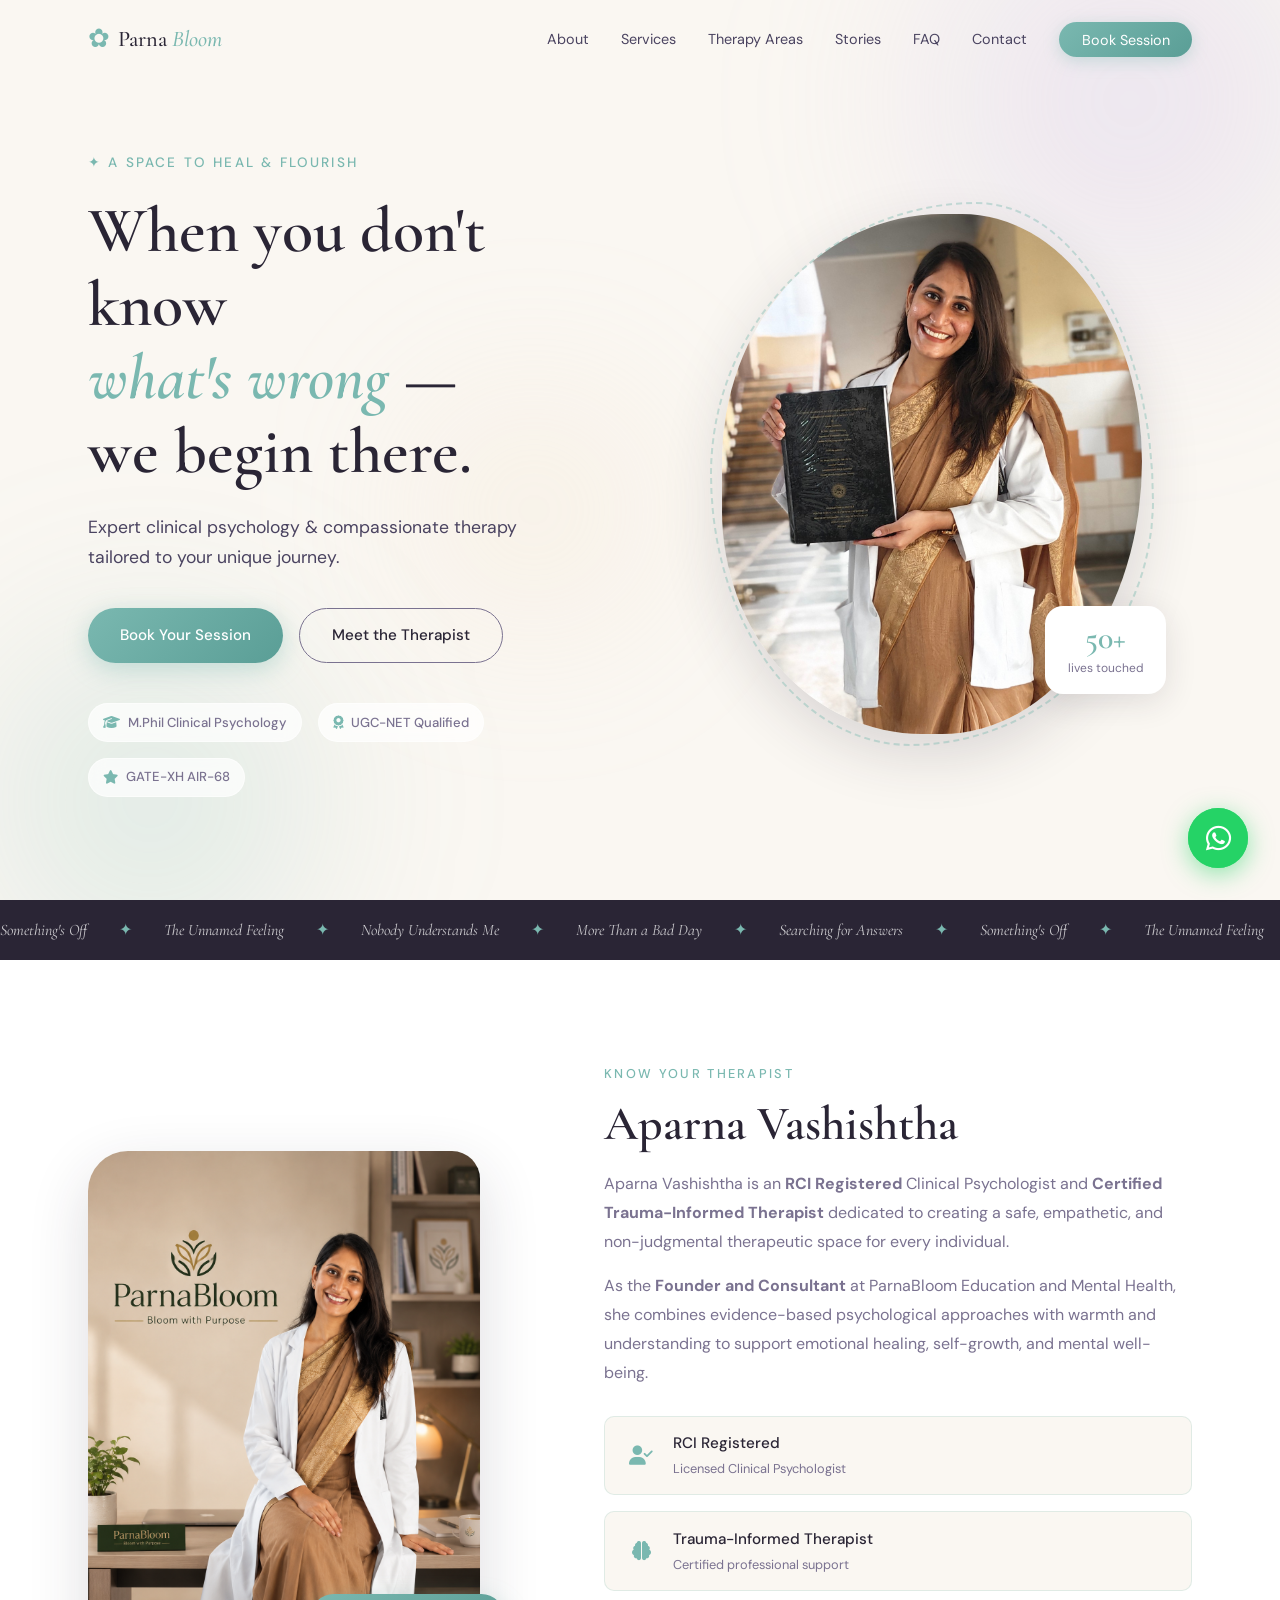
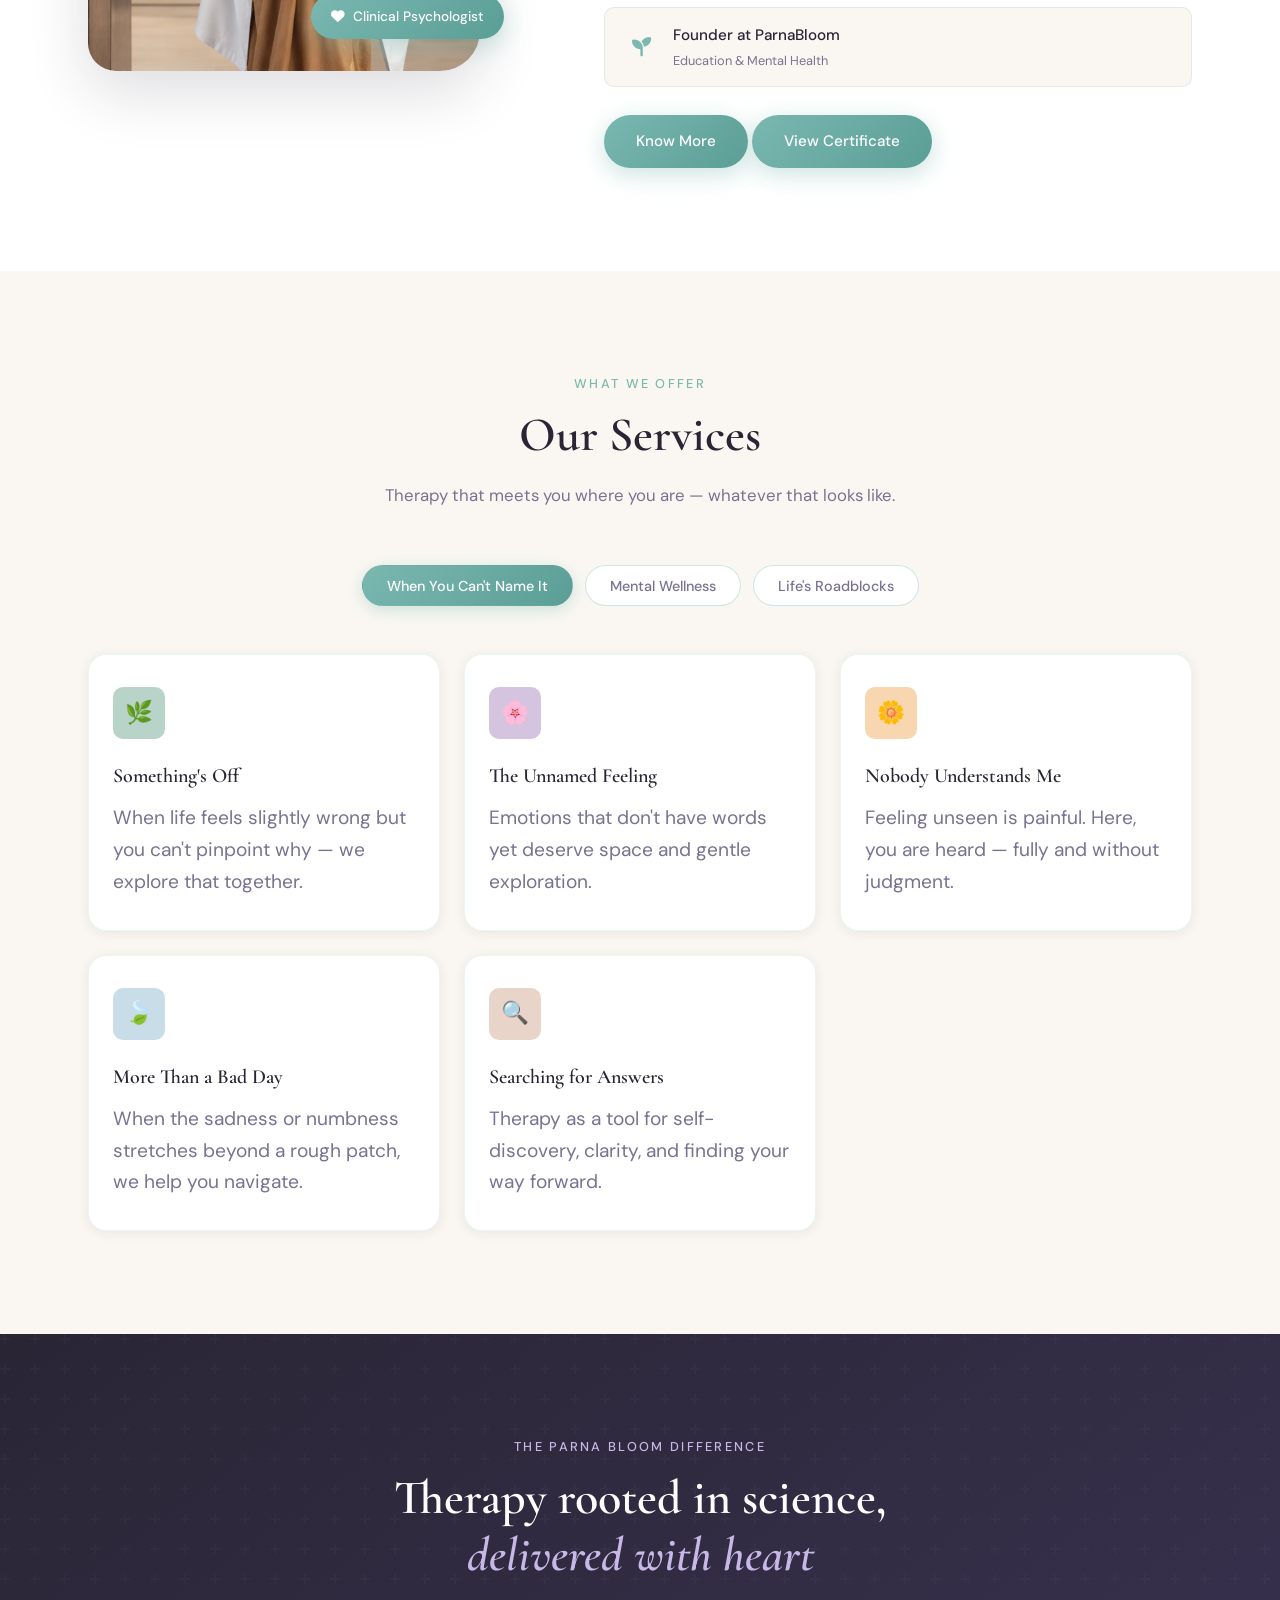
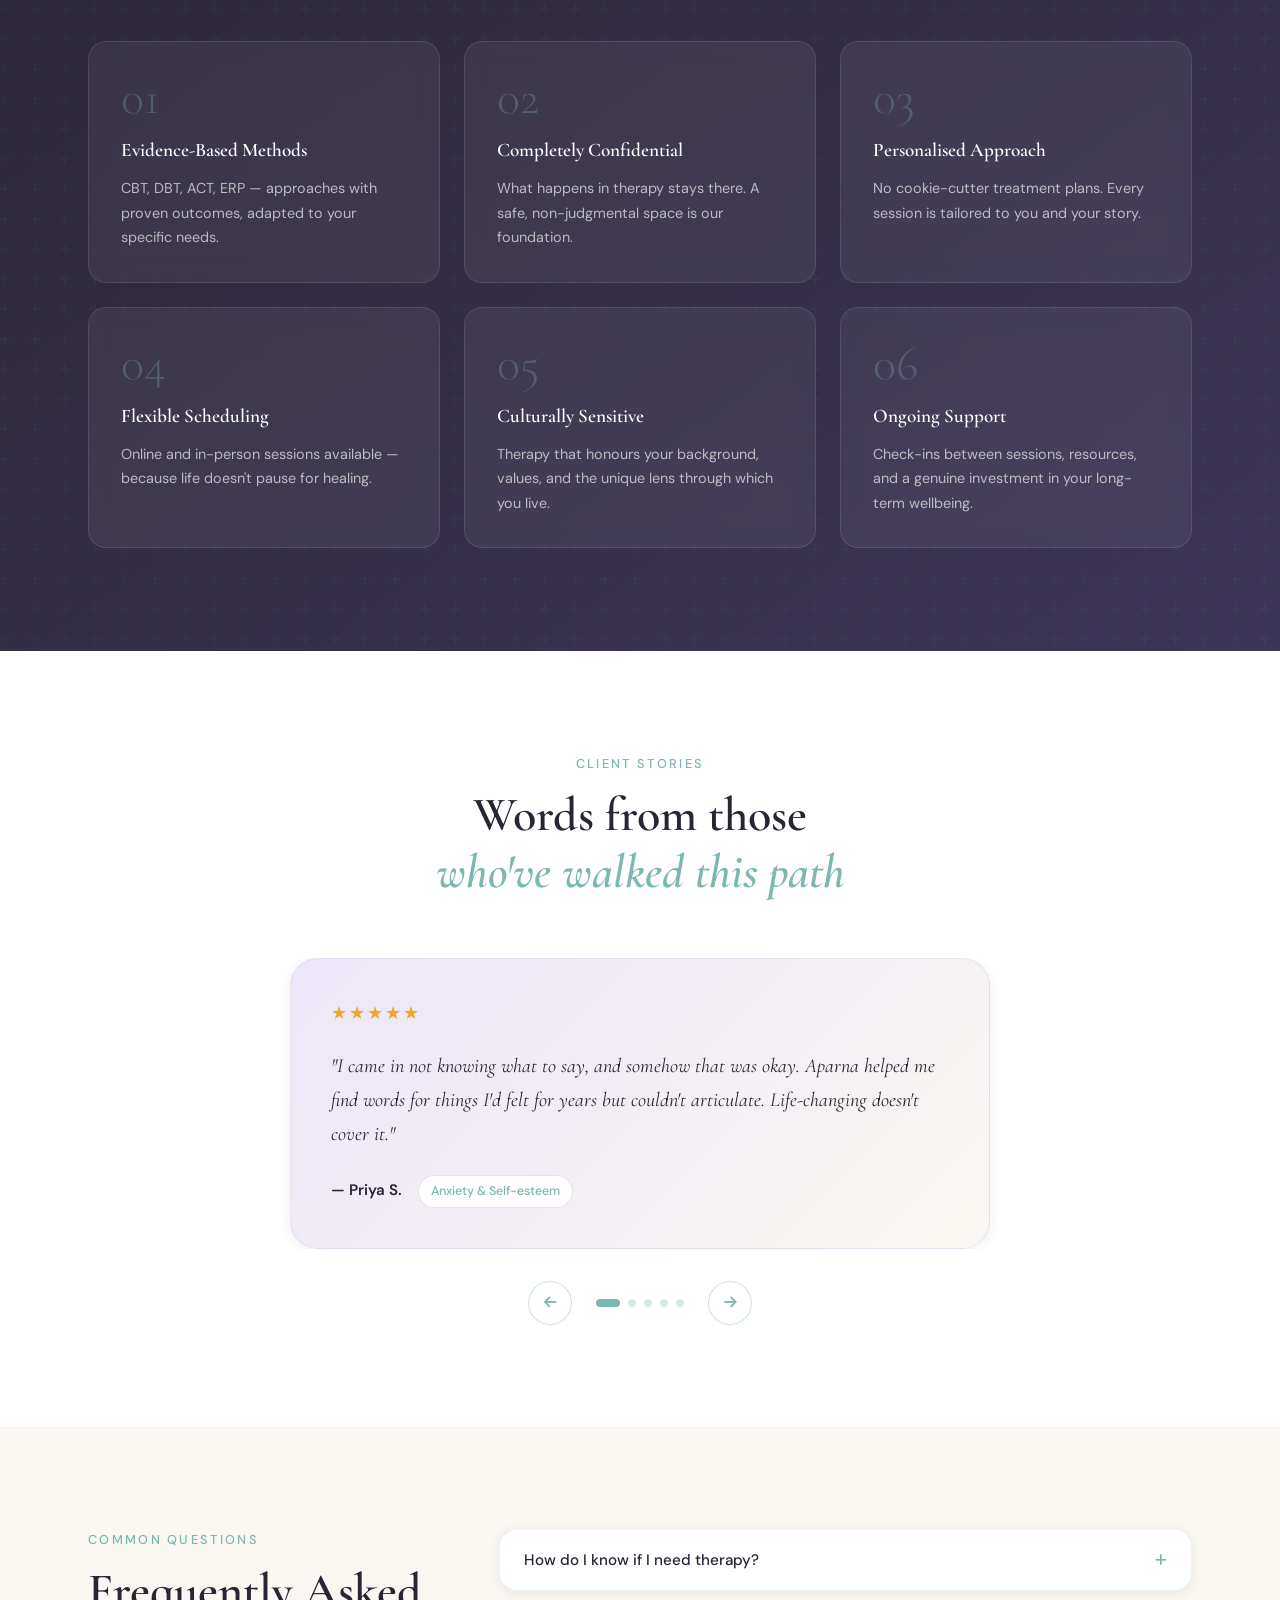
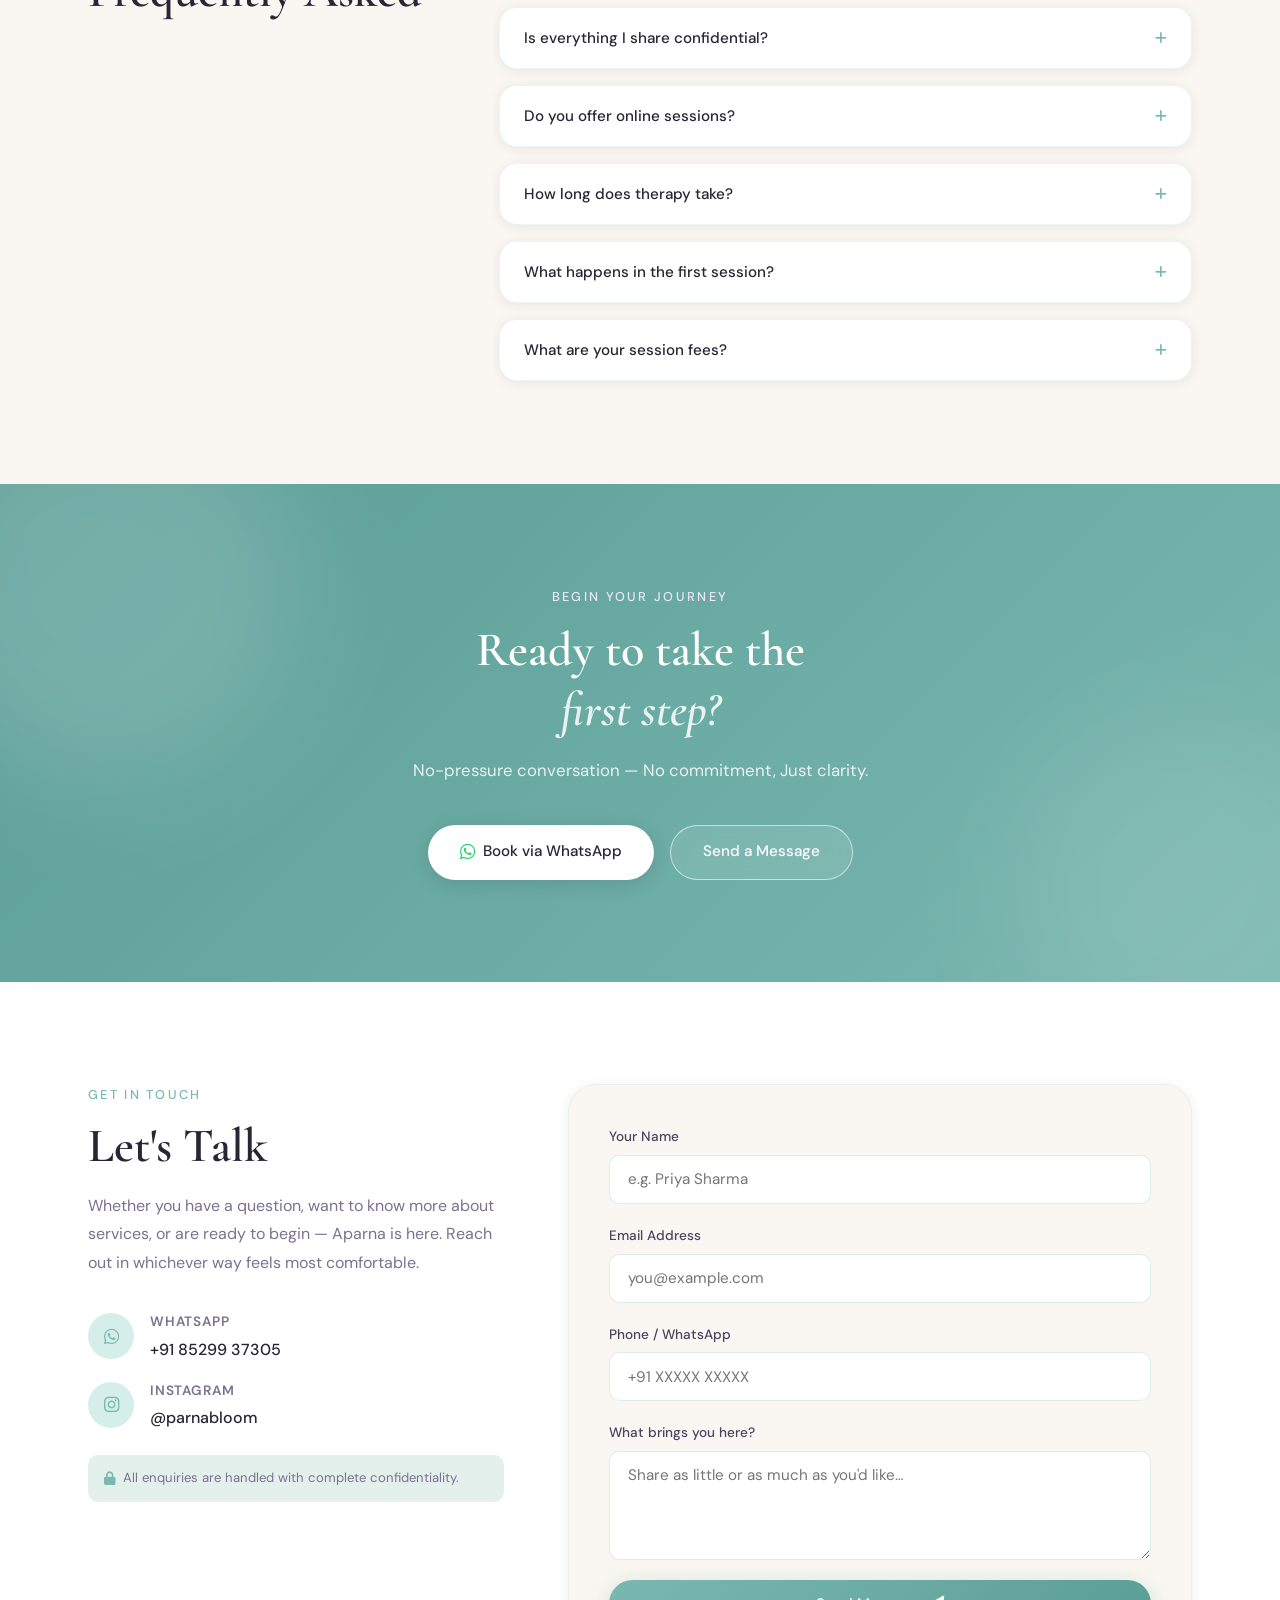
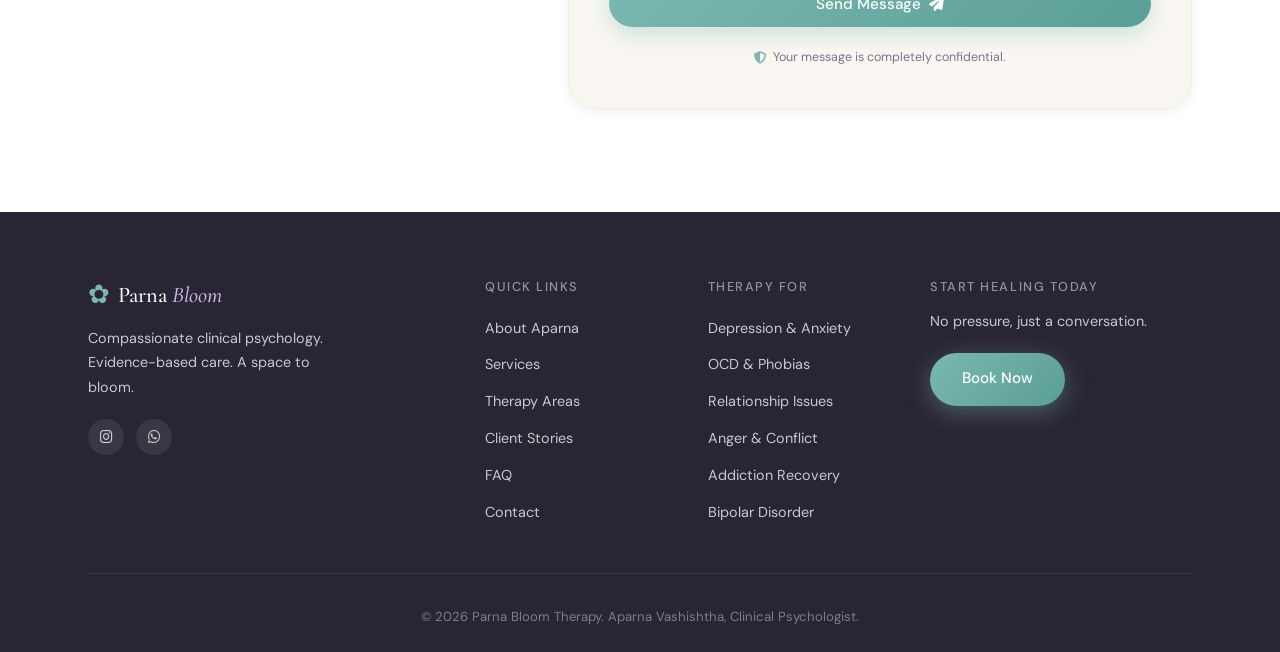
==== index.html @ d0e4f042 "Initial commit" ====
<!DOCTYPE html>
<html lang="en">

<head>
  <meta charset="UTF-8" />
  <meta name="viewport" content="width=device-width, initial-scale=1.0" />
  <meta name="description"
    content="Parna Bloom Therapy — Clinical Psychology services by Aparna Vashishtha. Expert therapy for depression, anxiety, OCD, relationships, and more. Book your session today." />
  <meta name="keywords"
    content="clinical psychologist, therapy, mental health, depression, anxiety, OCD, Aparna Vashishtha, Parna Bloom" />
  <meta property="og:title" content="Parna Bloom Therapy | Aparna Vashishtha, Clinical Psychologist" />
  <meta property="og:description" content="Compassionate, evidence-based therapy for life's toughest moments." />
  <title>Parna Bloom Therapy | Aparna Vashishtha, Clinical Psychologist</title>

  <!-- Fonts -->
  <link rel="preconnect" href="https://fonts.googleapis.com" />
  <link rel="preconnect" href="https://fonts.gstatic.com" crossorigin />
  <link
    href="https://fonts.googleapis.com/css2?family=Cormorant+Garamond:ital,wght@0,300;0,400;0,500;0,600;1,300;1,400&family=DM+Sans:wght@300;400;500&family=Playfair+Display:ital,wght@0,700;1,500&display=swap"
    rel="stylesheet" />
  <!-- Favicon -->
  <link rel="icon" type="image/png" sizes="32x32" href="images/favicon_parnabloom.png">
  <link rel="icon" type="image/png" sizes="16x16" href="images/favicon_parnabloom.png">
  <link rel="apple-touch-icon" href="images/favicon_parnabloom.png">
  <!-- Icons -->
  <link rel="stylesheet" href="https://cdnjs.cloudflare.com/ajax/libs/font-awesome/6.5.0/css/all.min.css" />

  <link rel="stylesheet" href="style.css" />
</head>

<body>

  <!-- ─── NAVBAR ─── -->
  <nav class="navbar" id="navbar">
    <div class="nav-inner">
      <a href="#home" class="nav-logo">
        <span class="logo-icon">✿</span>
        <span class="logo-text">Parna <em>Bloom</em></span>
      </a>
      <ul class="nav-links" id="navLinks">
        <li><a href="#about">About</a></li>
        <li><a href="#services">Services</a></li>
        <li><a href="#therapy">Therapy Areas</a></li>
        <li><a href="#testimonials">Stories</a></li>
        <li><a href="#faq">FAQ</a></li>
        <li><a href="#contact">Contact</a></li>
        <li><a href="#appointment" class="nav-cta">Book Session</a></li>
      </ul>
      <button class="hamburger" id="hamburger" aria-label="Menu">
        <span></span><span></span><span></span>
      </button>
    </div>
  </nav>

  <!-- ─── HERO ─── -->
  <section class="hero" id="home">
    <div class="hero-bg-orbs">
      <div class="orb orb1"></div>
      <div class="orb orb2"></div>
      <div class="orb orb3"></div>
    </div>
    <div class="hero-inner">
      <div class="hero-text" data-reveal>
        <p class="hero-eyebrow">✦ A space to heal &amp; flourish</p>
        <h1>
          When you don't know<br />
          <em>what's wrong</em> —<br />
          we begin there.
        </h1>
        <p class="hero-sub">
          Expert clinical psychology &amp; compassionate therapy<br class="d-only" />
          tailored to your unique journey.
        </p>
        <div class="hero-actions">
          <a href="#appointment" class="btn btn-primary">Book Your Session</a>
          <a href="#about" class="btn btn-ghost">Meet the Therapist</a>
        </div>
        <div class="hero-trust">
          <div class="trust-item"><i class="fas fa-graduation-cap"></i> M.Phil Clinical Psychology</div>
          <div class="trust-item"><i class="fas fa-award"></i> UGC-NET Qualified</div>
          <div class="trust-item"><i class="fas fa-star"></i> GATE-XH AIR-68</div>
        </div>
      </div>
      <div class="hero-visual" data-reveal-delay>
        <div class="hero-photo-wrap">
          <div class="hero-photo-ring"></div>
          <img src="images/aparna_mam.png" alt="Aparna Vashishtha — Clinical Psychologist" class="hero-photo"
            onerror="this.style.display='none'; document.querySelector('.hero-photo-placeholder').style.display='flex';" />
          <div class="hero-photo-placeholder">
            <i class="fas fa-user-circle"></i>
            <span>Aparna Vashishtha</span>
          </div>
          <div class="hero-badge">
            <div class="badge-inner">
              <span class="badge-num">50+</span>
              <span class="badge-label">lives touched</span>
            </div>
          </div>
        </div>
      </div>
    </div>
  </section>

  <!-- ─── RIBBON ─── -->
  <div class="ribbon">
    <div class="ribbon-track">
      <span>Something's Off</span><span class="dot">✦</span>
      <span>The Unnamed Feeling</span><span class="dot">✦</span>
      <span>Nobody Understands Me</span><span class="dot">✦</span>
      <span>More Than a Bad Day</span><span class="dot">✦</span>
      <span>Searching for Answers</span><span class="dot">✦</span>
      <span>Something's Off</span><span class="dot">✦</span>
      <span>The Unnamed Feeling</span><span class="dot">✦</span>
      <span>Nobody Understands Me</span><span class="dot">✦</span>
      <span>More Than a Bad Day</span><span class="dot">✦</span>
      <span>Searching for Answers</span><span class="dot">✦</span>
    </div>
  </div>

  <!-- ─── ABOUT ─── -->
  <section class="about section" id="about">
  <div class="container">
    <div class="about-grid">
      <div class="about-img-col" data-reveal>
        <div class="about-img-frame">
          <img src="images/hero_image.png" alt="Aparna Vashishtha" class="about-img"
            onerror="this.style.display='none'; this.nextElementSibling.style.display='flex';" />
          <div class="about-img-fallback">
            <i class="fas fa-user-circle"></i>
          </div>
          <div class="about-img-badge">
            <i class="fas fa-heart"></i> Clinical Psychologist
          </div>
        </div>
      </div>

      <div class="about-content" data-reveal>
        <p class="section-eyebrow">Know Your Therapist</p>
        <h2 class="section-title">Aparna Vashishtha</h2>
        <p class="about-body">
          Aparna Vashishtha is an <b>RCI Registered</b> Clinical Psychologist and <b>Certified Trauma-Informed Therapist</b> dedicated
          to creating a safe, empathetic, and non-judgmental therapeutic space for every individual.
        </p>

        <p class="about-body">
          As the <b>Founder and Consultant</b> at ParnaBloom Education and Mental Health, she combines evidence-based
          psychological approaches with warmth and understanding to support emotional healing, self-growth, and mental
          well-being.
        </p>

        <div class="about-creds">
          <div class="cred-card">
            <i class="fas fa-user-check"></i>
            <div>
              <strong>RCI Registered</strong>
              <span>Licensed Clinical Psychologist</span>
            </div>
          </div>

          <div class="cred-card">
            <i class="fas fa-brain"></i>
            <div>
              <strong>Trauma-Informed Therapist</strong>
              <span>Certified professional support</span>
            </div>
          </div>

          <div class="cred-card">
            <i class="fas fa-seedling"></i>
            <div>
              <strong>Founder at ParnaBloom</strong>
              <span>Education & Mental Health</span>
            </div>
          </div>
        </div>

        <div class="about-buttons">
          <a href="about-aparna.html" class="btn btn-primary mt">
            Know More
          </a>
          <a href="about-aparna.html" class="btn btn-primary mt">
            View Certificate
          </a>
        </div>
      </div>
    </div>
  </div>
</section>

  <!-- ─── SERVICES ─── -->
  <section class="services section" id="services">
    <div class="container">
      <div class="section-header" data-reveal>
        <p class="section-eyebrow">What We Offer</p>
        <h2 class="section-title">Our Services</h2>
        <p class="section-sub">Therapy that meets you where you are — whatever that looks like.</p>
      </div>

      <div class="services-tabs" data-reveal>
        <button class="tab-btn active" data-tab="unnamed">When You Can't Name It</button>
        <button class="tab-btn" data-tab="mental">Mental Wellness</button>
        <button class="tab-btn" data-tab="life">Life's Roadblocks</button>
      </div>

      <div class="tab-panel active" id="tab-unnamed">
        <div class="services-grid">
          <div class="service-card" data-reveal>
            <div class="service-icon" style="--c:#b8d4c8">🌿</div>
            <h3>Something's Off</h3>
            <p>When life feels slightly wrong but you can't pinpoint why — we explore that together.</p>
          </div>
          <div class="service-card" data-reveal>
            <div class="service-icon" style="--c:#d4c4e0">🌸</div>
            <h3>The Unnamed Feeling</h3>
            <p>Emotions that don't have words yet deserve space and gentle exploration.</p>
          </div>
          <div class="service-card" data-reveal>
            <div class="service-icon" style="--c:#f7d6b0">🌼</div>
            <h3>Nobody Understands Me</h3>
            <p>Feeling unseen is painful. Here, you are heard — fully and without judgment.</p>
          </div>
          <div class="service-card" data-reveal>
            <div class="service-icon" style="--c:#c8dde8">🍃</div>
            <h3>More Than a Bad Day</h3>
            <p>When the sadness or numbness stretches beyond a rough patch, we help you navigate.</p>
          </div>
          <div class="service-card" data-reveal>
            <div class="service-icon" style="--c:#e8d4c8">🔍</div>
            <h3>Searching for Answers</h3>
            <p>Therapy as a tool for self-discovery, clarity, and finding your way forward.</p>
          </div>
        </div>
      </div>

      <div class="tab-panel" id="tab-mental">
        <div class="services-grid">
          <div class="service-card" data-reveal>
            <div class="service-icon" style="--c:#c8dde8">🌊</div>
            <h3>Depression</h3>
            <p>Evidence-based interventions to help you find light when everything feels grey.</p>
          </div>
          <div class="service-card" data-reveal>
            <div class="service-icon" style="--c:#d4c4e0">🦋</div>
            <h3>Anxiety, Panic &amp; Phobia</h3>
            <p>Tools to quiet the alarm bells — CBT, exposure therapy, and mindfulness-based approaches.</p>
          </div>
          <div class="service-card" data-reveal>
            <div class="service-icon" style="--c:#f7d6b0">⚡</div>
            <h3>Bipolar Disorder</h3>
            <p>Structured support for managing mood episodes and building a stable, fulfilling life.</p>
          </div>
          <div class="service-card" data-reveal>
            <div class="service-icon" style="--c:#b8d4c8">🔄</div>
            <h3>OCD</h3>
            <p>Specialised ERP and ACT-based therapy to break free from unwanted cycles.</p>
          </div>
          <div class="service-card" data-reveal>
            <div class="service-icon" style="--c:#e8d4c8">🧩</div>
            <h3>Personality Disorders</h3>
            <p>Long-term, compassionate work using DBT and schema therapy frameworks.</p>
          </div>
        </div>
      </div>

      <div class="tab-panel" id="tab-life">
        <div class="services-grid">
          <div class="service-card" data-reveal>
            <div class="service-icon" style="--c:#f7d6b0">🔗</div>
            <h3>Addiction</h3>
            <p>Non-judgmental support for substance and behavioural addictions — recovery is possible.</p>
          </div>
          <div class="service-card" data-reveal>
            <div class="service-icon" style="--c:#b8d4c8">💞</div>
            <h3>Relationship &amp; Marital Issues</h3>
            <p>Rebuilding trust, communication, and intimacy — individually or as a couple.</p>
          </div>
          <div class="service-card" data-reveal>
            <div class="service-icon" style="--c:#d4c4e0">🌹</div>
            <h3>Sexual Dysfunctions</h3>
            <p>Safe, sensitive therapy for sexual health concerns in a stigma-free environment.</p>
          </div>
          <div class="service-card" data-reveal>
            <div class="service-icon" style="--c:#c8dde8">🤝</div>
            <h3>Interpersonal Conflicts</h3>
            <p>Better relationships start with understanding yourself and others more deeply.</p>
          </div>
          <div class="service-card" data-reveal>
            <div class="service-icon" style="--c:#e8d4c8">🔥</div>
            <h3>Anger Issues</h3>
            <p>Practical strategies to understand, regulate, and express anger constructively.</p>
          </div>
        </div>
      </div>
    </div>
  </section>

  <!-- ─── WHY US ─── -->
  <section class="why section" id="therapy">
    <div class="why-bg"></div>
    <div class="container">
      <div class="section-header" data-reveal>
        <p class="section-eyebrow">The Parna Bloom Difference</p>
        <h2 class="section-title">Therapy rooted in science,<br /><em>delivered with heart</em></h2>
      </div>
      <div class="why-grid">
        <div class="why-card" data-reveal>
          <div class="why-num">01</div>
          <h3>Evidence-Based Methods</h3>
          <p>CBT, DBT, ACT, ERP — approaches with proven outcomes, adapted to your specific needs.</p>
        </div>
        <div class="why-card" data-reveal>
          <div class="why-num">02</div>
          <h3>Completely Confidential</h3>
          <p>What happens in therapy stays there. A safe, non-judgmental space is our foundation.</p>
        </div>
        <div class="why-card" data-reveal>
          <div class="why-num">03</div>
          <h3>Personalised Approach</h3>
          <p>No cookie-cutter treatment plans. Every session is tailored to you and your story.</p>
        </div>
        <div class="why-card" data-reveal>
          <div class="why-num">04</div>
          <h3>Flexible Scheduling</h3>
          <p>Online and in-person sessions available — because life doesn't pause for healing.</p>
        </div>
        <div class="why-card" data-reveal>
          <div class="why-num">05</div>
          <h3>Culturally Sensitive</h3>
          <p>Therapy that honours your background, values, and the unique lens through which you live.</p>
        </div>
        <div class="why-card" data-reveal>
          <div class="why-num">06</div>
          <h3>Ongoing Support</h3>
          <p>Check-ins between sessions, resources, and a genuine investment in your long-term wellbeing.</p>
        </div>
      </div>
    </div>
  </section>

  <!-- ─── TESTIMONIALS ─── -->
  <section class="testimonials section" id="testimonials">
    <div class="container">
      <div class="section-header" data-reveal>
        <p class="section-eyebrow">Client Stories</p>
        <h2 class="section-title">Words from those<br /><em>who've walked this path</em></h2>
      </div>
      <div class="testimonials-slider" data-reveal>
        <div class="testimonials-track" id="testimonialsTrack">
          <div class="testi-card">
            <div class="testi-stars">★★★★★</div>
            <p class="testi-text">"I came in not knowing what to say, and somehow that was okay. Aparna helped me find
              words for things I'd felt for years but couldn't articulate. Life-changing doesn't cover it."</p>
            <div class="testi-author"><span class="testi-name">— Priya S.</span><span class="testi-tag">Anxiety &amp;
                Self-esteem</span></div>
          </div>
          <div class="testi-card">
            <div class="testi-stars">★★★★★</div>
            <p class="testi-text">"After years of feeling like nobody truly understood me, I finally found a therapist
              who does. The sessions are gentle yet deeply transformative. I'm grateful every day."</p>
            <div class="testi-author"><span class="testi-name">— Rohan M.</span><span
                class="testi-tag">Depression</span></div>
          </div>
          <div class="testi-card">
            <div class="testi-stars">★★★★★</div>
            <p class="testi-text">"My OCD had taken over my life. Aparna's structured approach gave me tools I actually
              use. I feel like myself again — something I thought I'd lost forever."</p>
            <div class="testi-author"><span class="testi-name">— Ananya K.</span><span class="testi-tag">OCD</span>
            </div>
          </div>
          <div class="testi-card">
            <div class="testi-stars">★★★★★</div>
            <p class="testi-text">"My relationship was at breaking point. Aparna helped us communicate in ways we never
              had before. We're genuinely happy now — something I didn't dare hope for."</p>
            <div class="testi-author"><span class="testi-name">— Meera &amp; Karan</span><span class="testi-tag">Couples
                Therapy</span></div>
          </div>
          <div class="testi-card">
            <div class="testi-stars">★★★★★</div>
            <p class="testi-text">"I was searching for answers about my anger for years. Parna Bloom gave me clarity,
              compassion, and real coping strategies. I'm a better person, partner, and parent now."</p>
            <div class="testi-author"><span class="testi-name">— Vikram T.</span><span class="testi-tag">Anger
                Management</span></div>
          </div>
        </div>
        <div class="testi-controls">
          <button class="testi-prev" id="testiPrev" aria-label="Previous"><i class="fas fa-arrow-left"></i></button>
          <div class="testi-dots" id="testiDots"></div>
          <button class="testi-next" id="testiNext" aria-label="Next"><i class="fas fa-arrow-right"></i></button>
        </div>
      </div>
    </div>
  </section>

  <!-- ─── FAQ ─── -->
  <section class="faq section" id="faq">
    <div class="container">
      <div class="faq-inner">
        <div class="faq-header" data-reveal>
          <p class="section-eyebrow">Common Questions</p>
          <h2 class="section-title">Frequently Asked</h2>
        </div>
        <div class="faq-list" data-reveal>
          <div class="faq-item">
            <button class="faq-q">
              <span>How do I know if I need therapy?</span>
              <i class="fas fa-plus faq-icon"></i>
            </button>
            <div class="faq-a">
              <p>If something feels off — even if you can't name it — that's enough reason to reach out. Therapy isn't
                only for crises. It's for anyone who wants to understand themselves better, navigate life more
                effectively, or simply feel more at peace.</p>
            </div>
          </div>
          <div class="faq-item">
            <button class="faq-q">
              <span>Is everything I share confidential?</span>
              <i class="fas fa-plus faq-icon"></i>
            </button>
            <div class="faq-a">
              <p>Absolutely. Confidentiality is a core ethical obligation. Everything shared in sessions remains
                private, with very limited legal exceptions (e.g., imminent risk of harm). Your safety and trust are
                paramount.</p>
            </div>
          </div>
          <div class="faq-item">
            <button class="faq-q">
              <span>Do you offer online sessions?</span>
              <i class="fas fa-plus faq-icon"></i>
            </button>
            <div class="faq-a">
              <p>Yes! Both online and in-person sessions are available. Online therapy is just as effective as in-person
                — and far more convenient. Sessions are conducted via secure video platforms.</p>
            </div>
          </div>
          <div class="faq-item">
            <button class="faq-q">
              <span>How long does therapy take?</span>
              <i class="fas fa-plus faq-icon"></i>
            </button>
            <div class="faq-a">
              <p>It varies. Some concerns resolve in 6–12 sessions; others benefit from longer-term work. After an
                initial assessment, we'll discuss a realistic timeline together. You're never locked in — progress is
                always reviewed collaboratively.</p>
            </div>
          </div>
          <div class="faq-item">
            <button class="faq-q">
              <span>What happens in the first session?</span>
              <i class="fas fa-plus faq-icon"></i>
            </button>
            <div class="faq-a">
              <p>The first session is a gentle exploration. We'll discuss what brings you in, your background, and your
                goals. It's also a chance for you to see if you feel comfortable — the therapeutic relationship matters
                enormously.</p>
            </div>
          </div>
          <div class="faq-item">
            <button class="faq-q">
              <span>What are your session fees?</span>
              <i class="fas fa-plus faq-icon"></i>
            </button>
            <div class="faq-a">
              <p>Fees are shared during your free initial consultation. Parna Bloom is committed to making quality
                mental healthcare accessible. Reach out via WhatsApp or the contact form to learn more.</p>
            </div>
          </div>
        </div>
      </div>
    </div>
  </section>

  <!-- ─── APPOINTMENT CTA ─── -->
  <section class="appointment section" id="appointment">
    <div class="appt-bg-orbs">
      <div class="appt-orb ao1"></div>
      <div class="appt-orb ao2"></div>
    </div>
    <div class="container">
      <div class="appt-inner" data-reveal>
        <p class="section-eyebrow light">Begin Your Journey</p>
        <h2 class="appt-title">Ready to take the<br /><em>first step?</em></h2>
        <p class="appt-sub"> No-pressure conversation — No commitment, Just clarity.</p>
        <div class="appt-actions">
          <a href="https://wa.me/918529937305?text=Hi%20Aparna%2C%20I%27d%20like%20to%20book%20a%20consultation."
            target="_blank" class="btn btn-white">
            <i class="fab fa-whatsapp"></i> Book via WhatsApp
          </a>
          <a href="#contact" class="btn btn-ghost-white">Send a Message</a>
        </div>
      </div>
    </div>
  </section>

  <!-- ─── CONTACT ─── -->
  <section class="contact section" id="contact">
    <div class="container">
      <div class="contact-grid">
        <div class="contact-info" data-reveal>
          <p class="section-eyebrow">Get in Touch</p>
          <h2 class="section-title">Let's Talk</h2>
          <p class="contact-body">Whether you have a question, want to know more about services, or are ready to begin —
            Aparna is here. Reach out in whichever way feels most comfortable.</p>
          <div class="contact-items">
            <div class="contact-item">
              <div class="contact-icon"><i class="fab fa-whatsapp"></i></div>
              <div>
                <strong>WhatsApp</strong>
                <a href="https://wa.me/918529937305" target="_blank">+91 85299 37305</a>
              </div>
            </div>
            <div class="contact-item">
              <div class="contact-icon"><i class="fab fa-instagram"></i></div>
              <div>
                <strong>Instagram</strong>
                <a href="https://instagram.com/parnabloom" target="_blank">@parnabloom</a>
              </div>
            </div>
          </div>
          <div class="contact-note">
            <i class="fas fa-lock"></i>
            All enquiries are handled with complete confidentiality.
          </div>
        </div>
        <div class="contact-form-wrap" data-reveal>
          <form class="contact-form" id="contactForm" novalidate>
            <div class="form-group">
              <label for="name">Your Name</label>
              <input type="text" id="name" name="name" placeholder="e.g. Priya Sharma" required />
            </div>
            <div class="form-group">
              <label for="email">Email Address</label>
              <input type="email" id="email" name="email" placeholder="you@example.com" required />
            </div>
            <div class="form-group">
              <label for="phone">Phone / WhatsApp</label>
              <input type="tel" id="phone" name="phone" placeholder="+91 XXXXX XXXXX" />
            </div>
            <div class="form-group">
              <label for="concern">What brings you here?</label>
              <textarea id="concern" name="concern" rows="4"
                placeholder="Share as little or as much as you'd like…"></textarea>
            </div>
            <button type="submit" class="btn btn-primary full">Send Message <i class="fas fa-paper-plane"></i></button>
            <p class="form-note"><i class="fas fa-shield-alt"></i> Your message is completely confidential.</p>
          </form>
        </div>
      </div>
    </div>
  </section>

  <!-- ─── FOOTER ─── -->
  <footer class="footer">
    <div class="container">
      <div class="footer-inner">
        <div class="footer-brand">
          <a href="#home" class="nav-logo">
            <span class="logo-icon">✿</span>
            <span class="logo-text">Parna <em>Bloom</em></span>
          </a>
          <p>Compassionate clinical psychology. Evidence-based care. A space to bloom.</p>
          <div class="footer-social">
            <a href="https://instagram.com/parnabloom" target="_blank" aria-label="Instagram"><i
                class="fab fa-instagram"></i></a>
            <a href="https://wa.me/918529937305" target="_blank" aria-label="WhatsApp"><i
                class="fab fa-whatsapp"></i></a>
          </div>
        </div>
        <div class="footer-links">
          <h4>Quick Links</h4>
          <ul>
            <li><a href="#about">About Aparna</a></li>
            <li><a href="#services">Services</a></li>
            <li><a href="#therapy">Therapy Areas</a></li>
            <li><a href="#testimonials">Client Stories</a></li>
            <li><a href="#faq">FAQ</a></li>
            <li><a href="#contact">Contact</a></li>
          </ul>
        </div>
        <div class="footer-links">
          <h4>Therapy For</h4>
          <ul>
            <li><a href="#services">Depression &amp; Anxiety</a></li>
            <li><a href="#services">OCD &amp; Phobias</a></li>
            <li><a href="#services">Relationship Issues</a></li>
            <li><a href="#services">Anger &amp; Conflict</a></li>
            <li><a href="#services">Addiction Recovery</a></li>
            <li><a href="#services">Bipolar Disorder</a></li>
          </ul>
        </div>
        <div class="footer-cta">
          <h4>Start Healing Today</h4>
          <p> No pressure, just a conversation.</p>
          <a href="https://wa.me/918529937305?text=Hi%20Aparna%2C%20I%27d%20like%20to%20book%20a%20consultation."
            target="_blank" class="btn btn-primary">Book Now</a>
        </div>
      </div>
      <div class="footer-bottom">
        <p>© 2026 Parna Bloom Therapy. Aparna Vashishtha, Clinical Psychologist.</p>
      </div>
    </div>
  </footer>

  <!-- ─── WHATSAPP FLOATING BTN ─── -->
  <a href="https://wa.me/918529937305?text=Hi%20Aparna%2C%20I%27d%20like%20to%20book%20a%20therapy%20session."
    target="_blank" class="wa-float" id="waFloat" aria-label="Chat on WhatsApp">
    <div class="wa-pulse"></div>
    <div class="wa-pulse wa-pulse2"></div>
    <i class="fab fa-whatsapp wa-icon"></i>
    <div class="wa-tooltip">Chat with Aparna</div>
  </a>

  <script src="script.js"></script>
</body>

</html>
---- style.css ----
/* ─────────────────────────────────────────────
   PARNA BLOOM THERAPY  ·  style.css
   Aesthetic: Luxury-Wellness / Editorial-Calm
   ───────────────────────────────────────────── */

/* ── TOKENS ── */
:root {
  --lavender:   #c8b8e8;
  --lavender-lt:#ede6f7;
  --teal:       #7ab8b0;
  --teal-lt:    #d6eee9;
  --blush:      #f0d4d4;
  --peach:      #f5ddc0;
  --sage:       #b8d4c8;
  --sage-lt:    #e4f0eb;
  --ink:        #2a2535;
  --ink-mid:    #4a4360;
  --ink-soft:   #7a7290;
  --cream:      #faf7f2;
  --white:      #ffffff;
  --glass-bg:   rgba(255,255,255,0.72);
  --glass-brd:  rgba(255,255,255,0.5);
  --shadow-sm:  0 2px 12px rgba(42,37,53,0.08);
  --shadow-md:  0 8px 32px rgba(42,37,53,0.12);
  --shadow-lg:  0 20px 60px rgba(42,37,53,0.16);
  --radius-sm:  10px;
  --radius-md:  18px;
  --radius-lg:  28px;
  --radius-xl:  40px;
  --font-display: 'Cormorant Garamond', Georgia, serif;
  --font-body:    'DM Sans', sans-serif;
  --ease-spring: cubic-bezier(0.34,1.56,0.64,1);
  --ease-smooth: cubic-bezier(0.4,0,0.2,1);
  --transition:  all 0.4s var(--ease-smooth);
}

/* ── RESET ── */
*, *::before, *::after { box-sizing: border-box; margin: 0; padding: 0; }
html { scroll-behavior: smooth; font-size: 16px; }
body {
  font-family: var(--font-body);
  background: var(--cream);
  color: var(--ink);
  line-height: 1.7;
  overflow-x: hidden;
}
img { max-width: 100%; display: block; }
a { text-decoration: none; color: inherit; }
ul { list-style: none; }
button { cursor: pointer; border: none; background: none; font-family: inherit; }

/* ── UTILITY ── */
.container { max-width: 1200px; margin: 0 auto; padding: 0 clamp(1.25rem,4vw,3rem); }
.section { padding: clamp(4rem,8vw,7rem) 0; position: relative; }
.d-only { display: none; }
@media (min-width: 768px) { .d-only { display: block; } }
.mt { margin-top: 1.75rem; }

/* ── SECTION LABELS ── */
.section-eyebrow {
  font-family: var(--font-body);
  font-size: 0.8rem;
  letter-spacing: 0.18em;
  text-transform: uppercase;
  color: var(--teal);
  font-weight: 500;
  margin-bottom: 0.75rem;
}
.section-eyebrow.light { color: var(--lavender-lt); }
.section-title {
  font-family: var(--font-display);
  font-size: clamp(2rem, 4vw, 3rem);
  font-weight: 600;
  line-height: 1.2;
  color: var(--ink);
  margin-bottom: 1rem;
}
.section-title em { font-style: italic; color: var(--teal); }
.section-sub { color: var(--ink-soft); font-size: 1.05rem; max-width: 560px; }
.section-header { text-align: center; margin-bottom: 3.5rem; }
.section-header .section-sub { margin: 0 auto; }

/* ── BUTTONS ── */
.btn {
  display: inline-flex;
  align-items: center;
  gap: 0.5rem;
  padding: 0.85rem 2rem;
  border-radius: 50px;
  font-size: 0.95rem;
  font-weight: 500;
  font-family: var(--font-body);
  transition: var(--transition);
  cursor: pointer;
  white-space: nowrap;
}
.btn-primary {
  background: linear-gradient(135deg, var(--teal) 0%, #5a9e96 100%);
  color: #fff;
  box-shadow: 0 6px 24px rgba(122,184,176,0.4);
}
.btn-primary:hover {
  transform: translateY(-3px);
  box-shadow: 0 12px 32px rgba(122,184,176,0.5);
}
.btn-ghost {
  border: 1.5px solid var(--ink-soft);
  color: var(--ink);
  background: transparent;
}
.btn-ghost:hover {
  border-color: var(--teal);
  color: var(--teal);
  background: var(--teal-lt);
  transform: translateY(-2px);
}
.btn-white {
  background: #fff;
  color: var(--ink);
  box-shadow: 0 4px 20px rgba(0,0,0,0.12);
}
.btn-white:hover { transform: translateY(-3px); box-shadow: 0 10px 30px rgba(0,0,0,0.18); }
.btn-white i.fa-whatsapp { color: #25d366; font-size: 1.1rem; }
.btn-ghost-white {
  border: 1.5px solid rgba(255,255,255,0.6);
  color: #fff;
  background: rgba(255,255,255,0.1);
  backdrop-filter: blur(8px);
}
.btn-ghost-white:hover { background: rgba(255,255,255,0.2); transform: translateY(-2px); }
.btn.full { width: 100%; justify-content: center; }

/* ── REVEAL ANIMATION ── */
[data-reveal], [data-reveal-delay] {
  opacity: 0;
  transform: translateY(30px);
  transition: opacity 0.8s var(--ease-smooth), transform 0.8s var(--ease-smooth);
}
[data-reveal-delay] { transition-delay: 0.2s; }
[data-reveal].visible, [data-reveal-delay].visible {
  opacity: 1;
  transform: translateY(0);
}

/* ═══════════════════════════════════════
   NAVBAR
═══════════════════════════════════════ */
.navbar {
  position: fixed;
  top: 0;
  left: 0;
  right: 0;
  z-index: 1000;
  padding: 1.25rem 0;
  transition: background 0.4s, backdrop-filter 0.4s, box-shadow 0.4s, padding 0.4s;
}
.navbar.scrolled {
  background: var(--glass-bg);
  backdrop-filter: blur(20px);
  -webkit-backdrop-filter: blur(20px);
  box-shadow: var(--shadow-sm);
  padding: 0.85rem 0;
  border-bottom: 1px solid var(--glass-brd);
}
.nav-inner {
  max-width: 1200px;
  margin: 0 auto;
  padding: 0 clamp(1.25rem,4vw,3rem);
  display: flex;
  align-items: center;
  justify-content: space-between;
}
.nav-logo {
  display: flex;
  align-items: center;
  gap: 0.5rem;
  font-family: var(--font-display);
  font-size: 1.4rem;
  font-weight: 500;
  color: var(--ink);
}
.nav-logo em { font-style: italic; color: var(--teal); }
.logo-icon { font-size: 1.6rem; color: var(--teal); line-height: 1; }
.nav-links {
  display: flex;
  align-items: center;
  gap: 2rem;
}
.nav-links a {
  font-size: 0.9rem;
  font-weight: 400;
  color: var(--ink-mid);
  transition: color 0.3s;
  position: relative;
}
.nav-links a::after {
  content: '';
  position: absolute;
  bottom: -3px;
  left: 0;
  right: 100%;
  height: 1.5px;
  background: var(--teal);
  transition: right 0.35s var(--ease-smooth);
}
.nav-links a:hover::after { right: 0; }
.nav-links a:hover { color: var(--teal); }
.nav-cta {
  background: linear-gradient(135deg, var(--teal), #5a9e96);
  color: #fff !important;
  padding: 0.55rem 1.4rem;
  border-radius: 50px;
  font-weight: 500;
  transition: var(--transition);
  box-shadow: 0 4px 16px rgba(122,184,176,0.35);
}
.nav-cta:hover { transform: translateY(-2px); box-shadow: 0 8px 24px rgba(122,184,176,0.45); }
.nav-cta::after { display: none !important; }
.hamburger {
  display: none;
  flex-direction: column;
  gap: 5px;
  padding: 4px;
}
.hamburger span {
  display: block;
  width: 24px;
  height: 2px;
  background: var(--ink);
  border-radius: 2px;
  transition: var(--transition);
}
.hamburger.open span:nth-child(1) { transform: translateY(7px) rotate(45deg); }
.hamburger.open span:nth-child(2) { opacity: 0; }
.hamburger.open span:nth-child(3) { transform: translateY(-7px) rotate(-45deg); }

/* ═══════════════════════════════════════
   HERO
═══════════════════════════════════════ */
.hero {
  min-height: 100svh;
  padding: 8rem 0 5rem;
  position: relative;
  overflow: hidden;
  display: flex;
  align-items: center;
}
.hero-bg-orbs {
  position: absolute;
  inset: 0;
  pointer-events: none;
  overflow: hidden;
}
.orb {
  position: absolute;
  border-radius: 50%;
  filter: blur(80px);
  animation: floatOrb 8s ease-in-out infinite;
}
.orb1 {
  width: 600px; height: 600px;
  background: radial-gradient(circle, rgba(200,184,232,0.35), transparent 70%);
  top: -200px; right: -150px;
  animation-delay: 0s;
}
.orb2 {
  width: 500px; height: 500px;
  background: radial-gradient(circle, rgba(122,184,176,0.25), transparent 70%);
  bottom: -150px; left: -100px;
  animation-delay: 3s;
}
.orb3 {
  width: 300px; height: 300px;
  background: radial-gradient(circle, rgba(245,221,192,0.4), transparent 70%);
  top: 40%; left: 30%;
  animation-delay: 5s;
}
@keyframes floatOrb {
  0%, 100% { transform: translate(0,0) scale(1); }
  50% { transform: translate(20px,-30px) scale(1.05); }
}
.hero-inner {
  max-width: 1200px;
  margin: 0 auto;
  padding: 0 clamp(1.25rem,4vw,3rem);
  display: grid;
  grid-template-columns: 1fr 1fr;
  gap: 4rem;
  align-items: center;
  width: 100%;
}
.hero-eyebrow {
  font-size: 0.85rem;
  letter-spacing: 0.16em;
  text-transform: uppercase;
  color: var(--teal);
  font-weight: 500;
  margin-bottom: 1.25rem;
}
.hero-text h1 {
  font-family: var(--font-display);
  font-size: clamp(2.5rem, 5vw, 4rem);
  font-weight: 600;
  line-height: 1.15;
  color: var(--ink);
  margin-bottom: 1.5rem;
}
.hero-text h1 em { color: var(--teal); font-style: italic; }
.hero-sub { color: var(--ink-mid); font-size: 1.1rem; margin-bottom: 2.25rem; line-height: 1.7; }
.hero-actions { display: flex; gap: 1rem; flex-wrap: wrap; margin-bottom: 2.5rem; }
.hero-trust {
  display: flex;
  flex-wrap: wrap;
  gap: 1rem;
}
.trust-item {
  display: flex;
  align-items: center;
  gap: 0.45rem;
  font-size: 0.82rem;
  color: var(--ink-soft);
  font-weight: 500;
  background: var(--glass-bg);
  border: 1px solid var(--glass-brd);
  padding: 0.45rem 0.9rem;
  border-radius: 50px;
  backdrop-filter: blur(8px);
}
.trust-item i { color: var(--teal); font-size: 0.85rem; }

/* Hero visual */
.hero-visual { display: flex; justify-content: center; }
.hero-photo-wrap {
  position: relative;
  width: 420px;
  max-width: 90%;
}
.hero-photo-ring {
  position: absolute;
  inset: -12px;
  border-radius: 60% 40% 55% 45% / 50% 55% 45% 50%;
  border: 2px dashed rgba(122,184,176,0.4);
  animation: morphRing 10s ease-in-out infinite;
}
@keyframes morphRing {
  0%, 100% { border-radius: 60% 40% 55% 45% / 50% 55% 45% 50%; }
  33% { border-radius: 45% 55% 40% 60% / 55% 45% 60% 40%; }
  66% { border-radius: 55% 45% 65% 35% / 40% 60% 35% 65%; }
}
.hero-photo {
  width: 100%;
  height: 520px;
  object-fit: cover;
  object-position: top center;
  border-radius: 55% 45% 50% 50% / 50% 50% 55% 45%;
  box-shadow: var(--shadow-lg);
  animation: morphPhoto 10s ease-in-out infinite;
}
@keyframes morphPhoto {
  0%, 100% { border-radius: 55% 45% 50% 50% / 50% 50% 55% 45%; }
  50% { border-radius: 45% 55% 55% 45% / 55% 45% 50% 50%; }
}
.hero-photo-placeholder {
  display: none;
  flex-direction: column;
  align-items: center;
  justify-content: center;
  width: 100%;
  height: 520px;
  background: linear-gradient(135deg, var(--lavender-lt), var(--teal-lt));
  border-radius: 55% 45% 50% 50% / 50% 50% 55% 45%;
  box-shadow: var(--shadow-lg);
  gap: 1rem;
  animation: morphPhoto 10s ease-in-out infinite;
}
.hero-photo-placeholder i { font-size: 5rem; color: var(--teal); opacity: 0.6; }
.hero-photo-placeholder span { font-family: var(--font-display); font-size: 1.2rem; color: var(--ink-mid); }
.hero-badge {
  position: absolute;
  bottom: 2.5rem;
  right: -1.5rem;
  background: var(--white);
  border-radius: var(--radius-md);
  padding: 1rem 1.4rem;
  box-shadow: var(--shadow-md);
  text-align: center;
  animation: badgeBounce 4s ease-in-out infinite;
}
@keyframes badgeBounce {
  0%, 100% { transform: translateY(0); }
  50% { transform: translateY(-8px); }
}
.badge-num { display: block; font-family: var(--font-display); font-size: 2rem; font-weight: 600; color: var(--teal); line-height: 1; }
.badge-label { display: block; font-size: 0.75rem; color: var(--ink-soft); margin-top: 0.2rem; }

.hero-scroll-hint {
  position: absolute;
  bottom: 2.5rem;
  left: 50%;
  transform: translateX(-50%);
  display: flex;
  flex-direction: column;
  align-items: center;
  gap: 0.5rem;
  font-size: 0.75rem;
  letter-spacing: 0.1em;
  color: var(--ink-soft);
  text-transform: uppercase;
  opacity: 0.7;
}
.scroll-line {
  width: 1px;
  height: 40px;
  background: linear-gradient(to bottom, var(--teal), transparent);
  animation: scrollLine 2s ease-in-out infinite;
}
@keyframes scrollLine {
  0% { transform: scaleY(0); transform-origin: top; opacity: 0; }
  50% { transform: scaleY(1); opacity: 1; }
  100% { transform: scaleY(0); transform-origin: bottom; opacity: 0; }
}

/* ═══════════════════════════════════════
   RIBBON
═══════════════════════════════════════ */
.ribbon {
  overflow: hidden;
  background: var(--ink);
  padding: 1rem 0;
  white-space: nowrap;
}
.ribbon-track {
  display: inline-flex;
  gap: 2rem;
  animation: ribbonScroll 25s linear infinite;
  will-change: transform;
}
.ribbon-track span {
  font-family: var(--font-display);
  font-size: 1rem;
  font-style: italic;
  color: rgba(255,255,255,0.75);
  white-space: nowrap;
}
.ribbon-track .dot { color: var(--teal); font-style: normal; }
@keyframes ribbonScroll {
  0% { transform: translateX(0); }
  100% { transform: translateX(-50%); }
}

/* ═══════════════════════════════════════
   ABOUT
═══════════════════════════════════════ */
.about { background: var(--white); }
.about-grid {
  display: grid;
  grid-template-columns: 1fr 1.3fr;
  gap: clamp(2rem, 5vw, 5rem);
  align-items: center;
}
.about-img-frame {
  position: relative;
  display: inline-block;
}
.about-img {
  width: 100%;
  max-width: 400px;
  height: 520px;
  object-fit: cover;
  object-position: top;
  border-radius: var(--radius-xl) var(--radius-lg) var(--radius-xl) var(--radius-lg);
  box-shadow: var(--shadow-lg);
}
.about-img-fallback {
  display: none;
  width: 100%;
  max-width: 400px;
  height: 520px;
  background: linear-gradient(135deg, var(--lavender-lt), var(--teal-lt));
  border-radius: var(--radius-xl) var(--radius-lg) var(--radius-xl) var(--radius-lg);
  box-shadow: var(--shadow-lg);
  align-items: center;
  justify-content: center;
}
.about-img-fallback i { font-size: 6rem; color: var(--teal); opacity: 0.5; }
.about-img-badge {
  position: absolute;
  bottom: 2rem;
  right: -1.5rem;
  background: linear-gradient(135deg, var(--teal), #5a9e96);
  color: white;
  padding: 0.7rem 1.2rem;
  border-radius: 50px;
  font-size: 0.85rem;
  font-weight: 500;
  box-shadow: 0 8px 24px rgba(122,184,176,0.4);
  white-space: nowrap;
}
.about-img-badge i { margin-right: 0.3rem; }

.about-lead {
  font-family: var(--font-display);
  font-size: 1.35rem;
  font-style: italic;
  color: var(--ink-mid);
  margin-bottom: 1.25rem;
  line-height: 1.6;
}
.about-body { color: var(--ink-soft); font-size: 1rem; margin-bottom: 1rem; line-height: 1.8; }
.about-body em { font-style: italic; color: var(--teal); }
.about-creds {
  margin-top: 1.75rem;
  display: flex;
  flex-direction: column;
  gap: 1rem;
}
.cred-card {
  display: flex;
  align-items: center;
  gap: 1rem;
  padding: 0.9rem 1.25rem;
  background: var(--cream);
  border: 1px solid rgba(122,184,176,0.2);
  border-radius: var(--radius-sm);
  transition: var(--transition);
}
.cred-card:hover { transform: translateX(6px); border-color: var(--teal); }
.cred-card i {
  font-size: 1.2rem;
  color: var(--teal);
  width: 2rem;
  text-align: center;
  flex-shrink: 0;
}
.cred-card strong { display: block; font-size: 0.95rem; color: var(--ink); font-weight: 500; }
.cred-card span { display: block; font-size: 0.8rem; color: var(--ink-soft); margin-top: 0.1rem; }

/* ═══════════════════════════════════════
   SERVICES
═══════════════════════════════════════ */
.services { background: var(--cream); }
.services-tabs {
  display: flex;
  gap: 0.75rem;
  justify-content: center;
  flex-wrap: wrap;
  margin-bottom: 3rem;
}
.tab-btn {
  padding: 0.65rem 1.5rem;
  border-radius: 50px;
  border: 1.5px solid rgba(122,184,176,0.35);
  color: var(--ink-soft);
  font-size: 0.9rem;
  font-weight: 500;
  transition: var(--transition);
  background: var(--white);
}
.tab-btn:hover { border-color: var(--teal); color: var(--teal); }
.tab-btn.active {
  background: linear-gradient(135deg, var(--teal), #5a9e96);
  color: #fff;
  border-color: transparent;
  box-shadow: 0 4px 16px rgba(122,184,176,0.35);
}
.tab-panel { display: none; }
.tab-panel.active { display: block; }
.services-grid {
  display: grid;
  grid-template-columns: repeat(auto-fit, minmax(290px, 1fr));
  gap: 1.5rem;
}
.service-card {
  background: var(--white);
  border-radius: var(--radius-md);
  padding: 2rem 1.5rem;
  border: 1px solid rgba(122,184,176,0.15);
  box-shadow: var(--shadow-sm);
  transition: var(--transition);
  cursor: default;
}
.service-card:hover {
  transform: translateY(-8px);
  box-shadow: var(--shadow-md);
  border-color: rgba(122,184,176,0.4);
}
.service-icon {
  width: 52px;
  height: 52px;
  border-radius: var(--radius-sm);
  background: var(--c, var(--sage-lt));
  display: flex;
  align-items: center;
  justify-content: center;
  font-size: 1.4rem;
  margin-bottom: 1.25rem;
}
.service-card h3 {
  font-family: var(--font-display);
  font-size: 1.25rem;
  font-weight: 600;
  color: var(--ink);
  margin-bottom: 0.6rem;
}
.service-card p { font-size: 1.2rem; color: var(--ink-soft); line-height: 1.65; }
.service-card:hover{
    cursor: pointer;
}
/* ═══════════════════════════════════════
   WHY US
═══════════════════════════════════════ */
.why {
  background: linear-gradient(145deg, #2a2535, #3d3558);
  color: white;
  overflow: hidden;
}
.why-bg {
  position: absolute;
  inset: 0;
  background: url("data:image/svg+xml,%3Csvg width='60' height='60' viewBox='0 0 60 60' xmlns='http://www.w3.org/2000/svg'%3E%3Cg fill='none' fill-rule='evenodd'%3E%3Cg fill='%237ab8b0' fill-opacity='0.04'%3E%3Cpath d='M36 34v-4h-2v4h-4v2h4v4h2v-4h4v-2h-4zm0-30V0h-2v4h-4v2h4v4h2V6h4V4h-4zM6 34v-4H4v4H0v2h4v4h2v-4h4v-2H6zM6 4V0H4v4H0v2h4v4h2V6h4V4H6z'/%3E%3C/g%3E%3C/g%3E%3C/svg%3E");
}
.why .section-title { color: white; }
.why .section-title em { color: var(--lavender); }
.why .section-eyebrow { color: var(--lavender); }
.why-grid {
  display: grid;
  grid-template-columns: repeat(auto-fit, minmax(300px, 1fr));
  gap: 1.5rem;
  position: relative;
  z-index: 1;
}
.why-card {
  background: rgba(255,255,255,0.06);
  border: 1px solid rgba(255,255,255,0.1);
  border-radius: var(--radius-md);
  padding: 2rem;
  backdrop-filter: blur(10px);
  transition: var(--transition);
}
.why-card:hover {
  background: rgba(255,255,255,0.1);
  transform: translateY(-6px);
  border-color: rgba(122,184,176,0.5);
}
.why-num {
  font-family: var(--font-display);
  font-size: 3rem;
  font-weight: 300;
  color: rgba(122,184,176,0.3);
  line-height: 1;
  margin-bottom: 0.75rem;
}
.why-card h3 {
  font-family: var(--font-display);
  font-size: 1.2rem;
  font-weight: 600;
  color: white;
  margin-bottom: 0.6rem;
}
.why-card p { font-size: 0.9rem; color: rgba(255,255,255,0.65); line-height: 1.7; }

/* ═══════════════════════════════════════
   TESTIMONIALS
═══════════════════════════════════════ */
.testimonials { background: var(--white); overflow: hidden; }
.testimonials-slider { position: relative; }
.testimonials-track {
  display: flex;
  gap: 1.5rem;
  overflow: hidden;
}
.testi-card {
  flex: 0 0 100%;
  background: linear-gradient(135deg, var(--lavender-lt), var(--cream));
  border-radius: var(--radius-lg);
  padding: 2.5rem;
  border: 1px solid rgba(200,184,232,0.3);
  box-shadow: var(--shadow-sm);
  max-width: 700px;
  margin: 0 auto;
  transition: opacity 0.5s, transform 0.5s;
  display: none;
}
.testi-card.active { display: block; animation: fadeInCard 0.5s var(--ease-smooth); }
@keyframes fadeInCard {
  from { opacity: 0; transform: translateY(20px); }
  to { opacity: 1; transform: translateY(0); }
}
.testi-stars { color: #f5a623; font-size: 1.1rem; letter-spacing: 2px; margin-bottom: 1.25rem; }
.testi-text {
  font-family: var(--font-display);
  font-size: 1.25rem;
  font-style: italic;
  color: var(--ink);
  line-height: 1.7;
  margin-bottom: 1.5rem;
}
.testi-author { display: flex; align-items: center; gap: 1rem; flex-wrap: wrap; }
.testi-name { font-weight: 600; color: var(--ink); font-size: 0.95rem; }
.testi-tag {
  background: white;
  border: 1px solid rgba(122,184,176,0.3);
  color: var(--teal);
  font-size: 0.78rem;
  padding: 0.3rem 0.75rem;
  border-radius: 50px;
  font-weight: 500;
}
.testi-controls {
  display: flex;
  align-items: center;
  justify-content: center;
  gap: 1.5rem;
  margin-top: 2rem;
}
.testi-prev, .testi-next {
  width: 44px;
  height: 44px;
  border-radius: 50%;
  border: 1.5px solid rgba(122,184,176,0.4);
  color: var(--teal);
  font-size: 0.9rem;
  display: flex;
  align-items: center;
  justify-content: center;
  transition: var(--transition);
  background: var(--white);
}
.testi-prev:hover, .testi-next:hover {
  background: var(--teal);
  color: white;
  border-color: var(--teal);
  transform: scale(1.1);
}
.testi-dots { display: flex; gap: 0.5rem; }
.testi-dot {
  width: 8px; height: 8px;
  border-radius: 50%;
  background: rgba(122,184,176,0.3);
  transition: var(--transition);
  cursor: pointer;
  border: none;
}
.testi-dot.active { background: var(--teal); width: 24px; border-radius: 50px; }

/* ═══════════════════════════════════════
   FAQ
═══════════════════════════════════════ */
.faq { background: var(--cream); }
.faq-inner {
  display: grid;
  grid-template-columns: 1fr 2fr;
  gap: 4rem;
  align-items: start;
}
.faq-header { position: sticky; top: 8rem; }
.faq-list { display: flex; flex-direction: column; gap: 1rem; }
.faq-item {
  background: var(--white);
  border-radius: var(--radius-md);
  border: 1px solid rgba(122,184,176,0.15);
  overflow: hidden;
  box-shadow: var(--shadow-sm);
  transition: box-shadow 0.3s;
}
.faq-item.open { box-shadow: var(--shadow-md); border-color: rgba(122,184,176,0.4); }
.faq-q {
  width: 100%;
  display: flex;
  align-items: center;
  justify-content: space-between;
  padding: 1.25rem 1.5rem;
  text-align: left;
  font-size: 0.95rem;
  font-weight: 500;
  color: var(--ink);
  gap: 1rem;
  transition: color 0.3s;
}
.faq-q:hover { color: var(--teal); }
.faq-icon {
  flex-shrink: 0;
  font-size: 0.85rem;
  color: var(--teal);
  transition: transform 0.4s var(--ease-spring);
}
.faq-item.open .faq-icon { transform: rotate(45deg); }
.faq-a {
  max-height: 0;
  overflow: hidden;
  transition: max-height 0.5s var(--ease-smooth), padding 0.4s;
}
.faq-a p {
  padding: 0 1.5rem 1.25rem;
  font-size: 0.92rem;
  color: var(--ink-soft);
  line-height: 1.8;
}
.faq-item.open .faq-a { max-height: 300px; }

/* ═══════════════════════════════════════
   APPOINTMENT CTA
═══════════════════════════════════════ */
.appointment {
  background: linear-gradient(135deg, #5a9e96, #7ab8b0, #a89cd4);
  background-size: 200% 200%;
  animation: gradientShift 8s ease infinite;
  text-align: center;
  overflow: hidden;
}
@keyframes gradientShift {
  0% { background-position: 0% 50%; }
  50% { background-position: 100% 50%; }
  100% { background-position: 0% 50%; }
}
.appt-bg-orbs { position: absolute; inset: 0; pointer-events: none; }
.appt-orb {
  position: absolute;
  border-radius: 50%;
  filter: blur(60px);
}
.ao1 { width: 400px; height: 400px; background: rgba(255,255,255,0.15); top: -100px; left: -100px; }
.ao2 { width: 350px; height: 350px; background: rgba(255,255,255,0.1); bottom: -80px; right: -80px; }
.appt-inner { position: relative; z-index: 1; max-width: 600px; margin: 0 auto; }
.appt-title {
  font-family: var(--font-display);
  font-size: clamp(2rem, 4vw, 3rem);
  font-weight: 600;
  color: white;
  line-height: 1.25;
  margin: 0.5rem 0 1rem;
}
.appt-title em { font-style: italic; color: rgba(255,255,255,0.85); }
.appt-sub { color: rgba(255,255,255,0.85); font-size: 1.05rem; margin-bottom: 2.5rem; line-height: 1.7; }
.appt-actions { display: flex; gap: 1rem; justify-content: center; flex-wrap: wrap; }

/* ═══════════════════════════════════════
   CONTACT
═══════════════════════════════════════ */
.contact { background: var(--white); }
.contact-grid {
  display: grid;
  grid-template-columns: 1fr 1.5fr;
  gap: 4rem;
  align-items: start;
}
.contact-body { color: var(--ink-soft); line-height: 1.8; margin-bottom: 2rem; }
.contact-items { display: flex; flex-direction: column; gap: 1rem; margin-bottom: 1.5rem; }
.contact-item { display: flex; align-items: center; gap: 1rem; }
.contact-icon {
  width: 46px;
  height: 46px;
  border-radius: 50%;
  background: var(--teal-lt);
  color: var(--teal);
  font-size: 1.1rem;
  display: flex;
  align-items: center;
  justify-content: center;
  flex-shrink: 0;
  transition: var(--transition);
}
.contact-item:hover .contact-icon { background: var(--teal); color: white; transform: scale(1.1); }
.contact-item strong { display: block; font-size: 0.85rem; font-weight: 600; color: var(--ink-soft); margin-bottom: 0.15rem; text-transform: uppercase; letter-spacing: 0.06em; }
.contact-item a { color: var(--ink); font-size: 1rem; font-weight: 500; transition: color 0.3s; }
.contact-item a:hover { color: var(--teal); }
.contact-note {
  display: flex;
  align-items: center;
  gap: 0.5rem;
  font-size: 0.82rem;
  color: var(--ink-soft);
  padding: 0.75rem 1rem;
  background: var(--sage-lt);
  border-radius: var(--radius-sm);
}
.contact-note i { color: var(--teal); }

/* Form */
.contact-form-wrap {
  background: var(--cream);
  border-radius: var(--radius-lg);
  padding: 2.5rem;
  box-shadow: var(--shadow-sm);
  border: 1px solid rgba(122,184,176,0.1);
}
.contact-form { display: flex; flex-direction: column; gap: 1.25rem; }
.form-group { display: flex; flex-direction: column; gap: 0.4rem; }
.form-group label { font-size: 0.85rem; font-weight: 500; color: var(--ink-mid); }
.form-group input, .form-group textarea {
  padding: 0.85rem 1.1rem;
  border: 1.5px solid rgba(122,184,176,0.25);
  border-radius: var(--radius-sm);
  font-family: var(--font-body);
  font-size: 0.95rem;
  color: var(--ink);
  background: white;
  transition: border-color 0.3s, box-shadow 0.3s;
  resize: vertical;
}
.form-group input:focus, .form-group textarea:focus {
  outline: none;
  border-color: var(--teal);
  box-shadow: 0 0 0 3px rgba(122,184,176,0.15);
}
.form-note {
  font-size: 0.78rem;
  color: var(--ink-soft);
  text-align: center;
  display: flex;
  align-items: center;
  justify-content: center;
  gap: 0.4rem;
}
.form-note i { color: var(--teal); }

/* ═══════════════════════════════════════
   FOOTER
═══════════════════════════════════════ */
.footer {
  background: var(--ink);
  color: rgba(255,255,255,0.75);
  padding: 4rem 0 1.5rem;
}
.footer-inner {
  display: grid;
  grid-template-columns: 2fr 1fr 1fr 1.5fr;
  gap: 3rem;
  padding-bottom: 3rem;
  border-bottom: 1px solid rgba(255,255,255,0.08);
  margin-bottom: 2rem;
}
.footer-brand p { font-size: 0.9rem; margin-top: 0.75rem; max-width: 260px; line-height: 1.7; }
.footer .nav-logo { color: white; }
.footer .nav-logo em { color: var(--lavender); }
.footer-social { display: flex; gap: 0.75rem; margin-top: 1.25rem; }
.footer-social a {
  width: 36px;
  height: 36px;
  border-radius: 50%;
  background: rgba(255,255,255,0.08);
  display: flex;
  align-items: center;
  justify-content: center;
  color: rgba(255,255,255,0.75);
  font-size: 0.9rem;
  transition: var(--transition);
}
.footer-social a:hover { background: var(--teal); color: white; transform: translateY(-3px); }
.footer-links h4 { font-size: 0.8rem; text-transform: uppercase; letter-spacing: 0.12em; color: rgba(255,255,255,0.5); margin-bottom: 1rem; font-weight: 500; }
.footer-links ul { display: flex; flex-direction: column; gap: 0.6rem; }
.footer-links li a { font-size: 0.9rem; transition: color 0.3s; }
.footer-links li a:hover { color: var(--lavender); }
.footer-cta h4 { font-size: 0.8rem; text-transform: uppercase; letter-spacing: 0.12em; color: rgba(255,255,255,0.5); margin-bottom: 0.75rem; font-weight: 500; }
.footer-cta p { font-size: 0.9rem; margin-bottom: 1.25rem; line-height: 1.6; }
.footer-bottom { text-align: center; }
.footer-bottom p { font-size: 0.82rem; color: rgba(255,255,255,0.4); }
.footer-disclaimer { margin-top: 0.4rem; font-size: 0.75rem; max-width: 600px; margin-left: auto; margin-right: auto; }

/* ═══════════════════════════════════════
   WHATSAPP FLOAT
═══════════════════════════════════════ */
.wa-float {
  position: fixed;
  bottom: 2rem;
  right: 2rem;
  z-index: 999;
  width: 60px;
  height: 60px;
  display: flex;
  align-items: center;
  justify-content: center;
}
.wa-pulse {
  position: absolute;
  inset: 0;
  border-radius: 50%;
  background: #25d366;
  opacity: 0.6;
  animation: waPulse 2.5s ease-out infinite;
}
.wa-pulse2 { animation-delay: 1s; opacity: 0.4; }
@keyframes waPulse {
  0% { transform: scale(1); opacity: 0.6; }
  100% { transform: scale(2.2); opacity: 0; }
}
.wa-icon {
  position: relative;
  z-index: 1;
  font-size: 1.8rem;
  color: white;
  background: #25d366;
  width: 60px;
  height: 60px;
  border-radius: 50%;
  display: flex;
  align-items: center;
  justify-content: center;
  box-shadow: 0 6px 24px rgba(37,211,102,0.5);
  transition: transform 0.3s var(--ease-spring);
}
.wa-float:hover .wa-icon { transform: scale(1.15) rotate(-5deg); }
.wa-tooltip {
  position: absolute;
  right: 70px;
  background: var(--ink);
  color: white;
  font-size: 0.82rem;
  font-weight: 500;
  padding: 0.45rem 0.9rem;
  border-radius: 50px;
  white-space: nowrap;
  box-shadow: var(--shadow-md);
  opacity: 0;
  transform: translateX(10px);
  transition: var(--transition);
  pointer-events: none;
}
.wa-float:hover .wa-tooltip { opacity: 1; transform: translateX(0); }
.wa-tooltip::after {
  content: '';
  position: absolute;
  right: -6px;
  top: 50%;
  transform: translateY(-50%);
  border: 6px solid transparent;
  border-right: none;
  border-left-color: var(--ink);
}

/* ═══════════════════════════════════════
   RESPONSIVE
═══════════════════════════════════════ */
@media (max-width: 1024px) {
  .hero-inner { grid-template-columns: 1fr; text-align: center; }
  .hero-visual { order: -1; }
  .hero-photo-wrap { width: 320px; }
  .hero-photo, .hero-photo-placeholder { height: 380px; }
  .hero-badge { right: -0.5rem; }
  .hero-actions { justify-content: center; }
  .hero-trust { justify-content: center; }
  .about-grid { grid-template-columns: 1fr; }
  .about-img-col { text-align: center; }
  .about-img, .about-img-fallback { max-width: 360px; margin: 0 auto; }
  .about-img-badge { right: 0; }
  .faq-inner { grid-template-columns: 1fr; }
  .faq-header { position: static; }
  .contact-grid { grid-template-columns: 1fr; gap: 2.5rem; }
  .footer-inner { grid-template-columns: 1fr 1fr; }
}
@media (max-width: 768px) {
  .hamburger { display: flex; }
  .nav-links {
    position: fixed;
    top: 0;
    right: -100%;
    width: min(320px, 85vw);
    height: 100dvh;
    background: white;
    box-shadow: var(--shadow-lg);
    flex-direction: column;
    align-items: flex-start;
    padding: 5rem 2rem 2rem;
    gap: 1.5rem;
    transition: right 0.4s var(--ease-smooth);
    z-index: 999;
  }
  .nav-links.open { right: 0; }
  .nav-links a { font-size: 1.1rem; color: var(--ink); }
  .nav-cta { padding: 0.75rem 1.5rem; }
  .hero-photo, .hero-photo-placeholder { height: 300px; }
  .hero-photo-wrap { width: 260px; }
  .footer-inner { grid-template-columns: 1fr; gap: 2rem; }
  .services-grid { grid-template-columns: 1fr 1fr; }
  .why-grid { grid-template-columns: 1fr; }
}
@media (max-width: 480px) {
  .services-grid { grid-template-columns: 1fr; }
  .hero-actions { flex-direction: column; }
  .hero-actions .btn { width: 100%; justify-content: center; }
  .appt-actions { flex-direction: column; }
  .appt-actions .btn { justify-content: center; }
  .testi-card { padding: 1.5rem; }
  .testi-text { font-size: 1.05rem; }
  .contact-form-wrap { padding: 1.5rem; }
  .wa-float { bottom: 1.25rem; right: 1.25rem; }
}
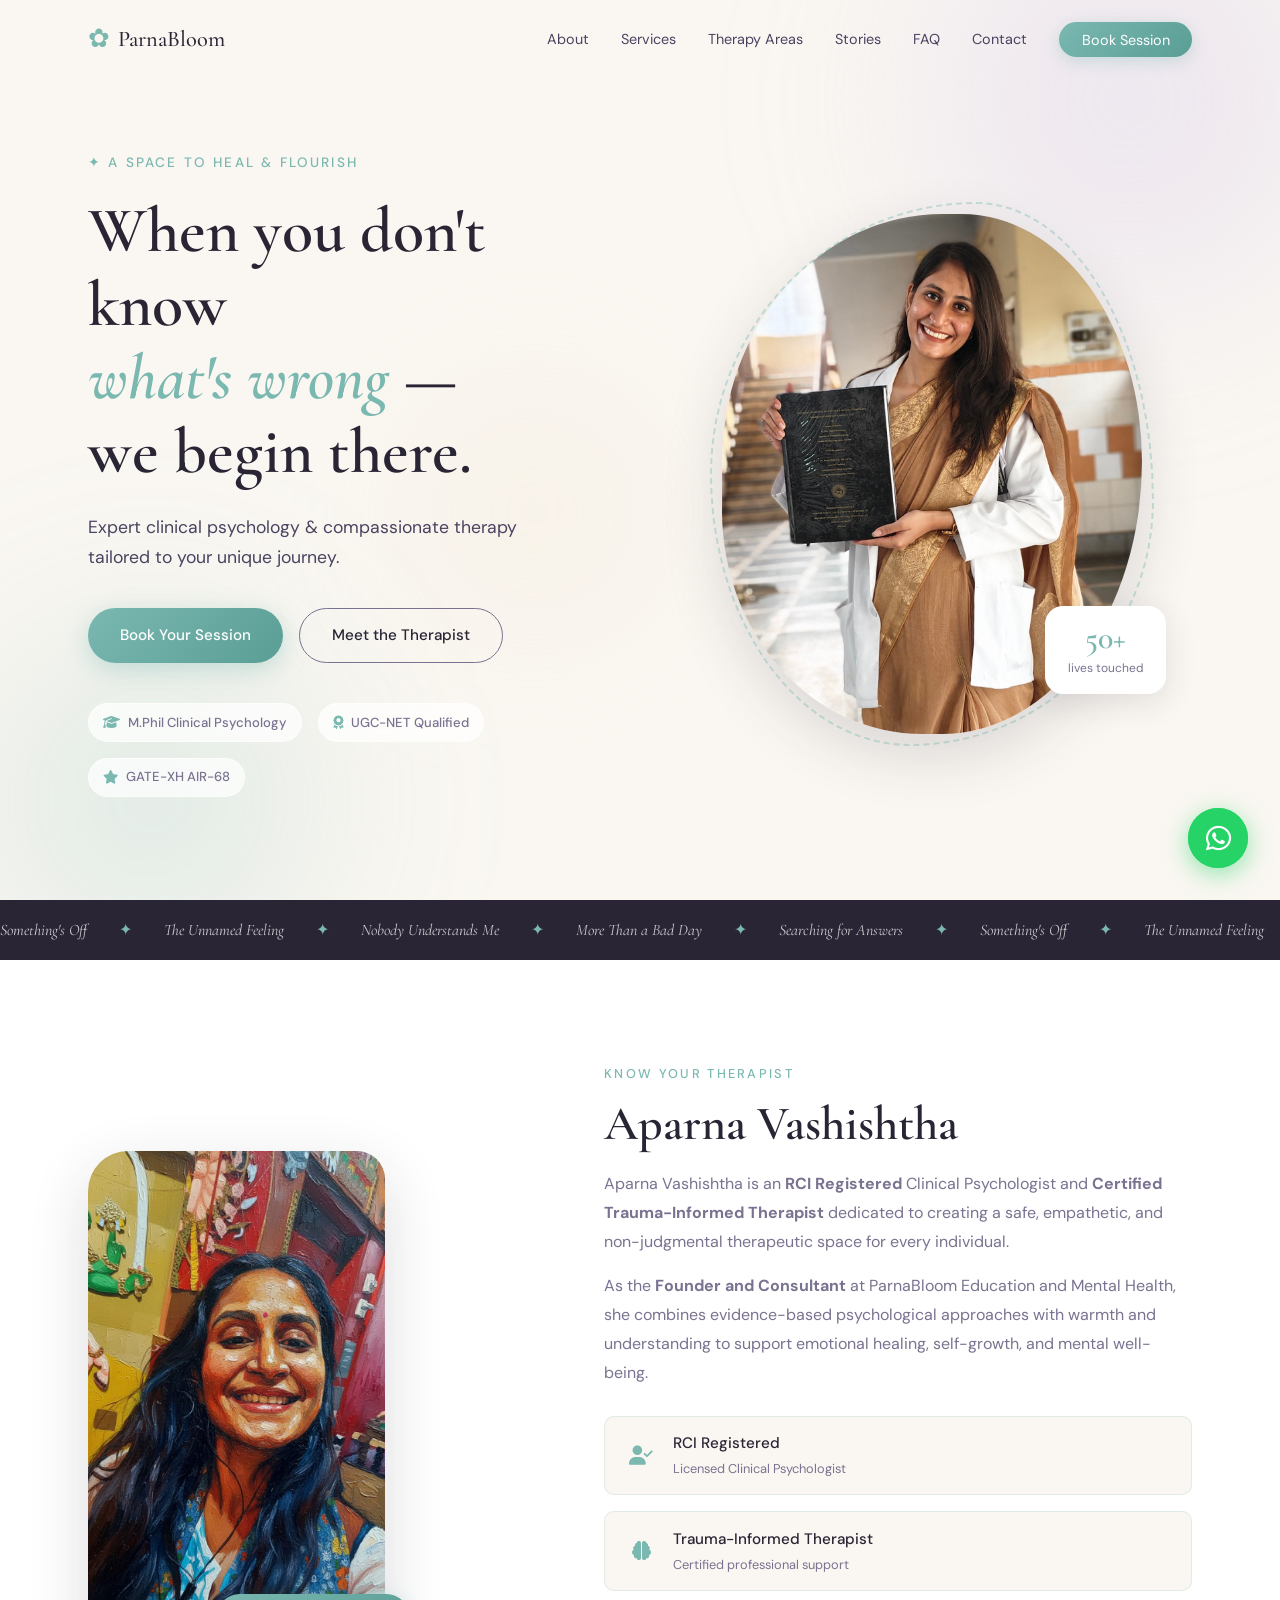
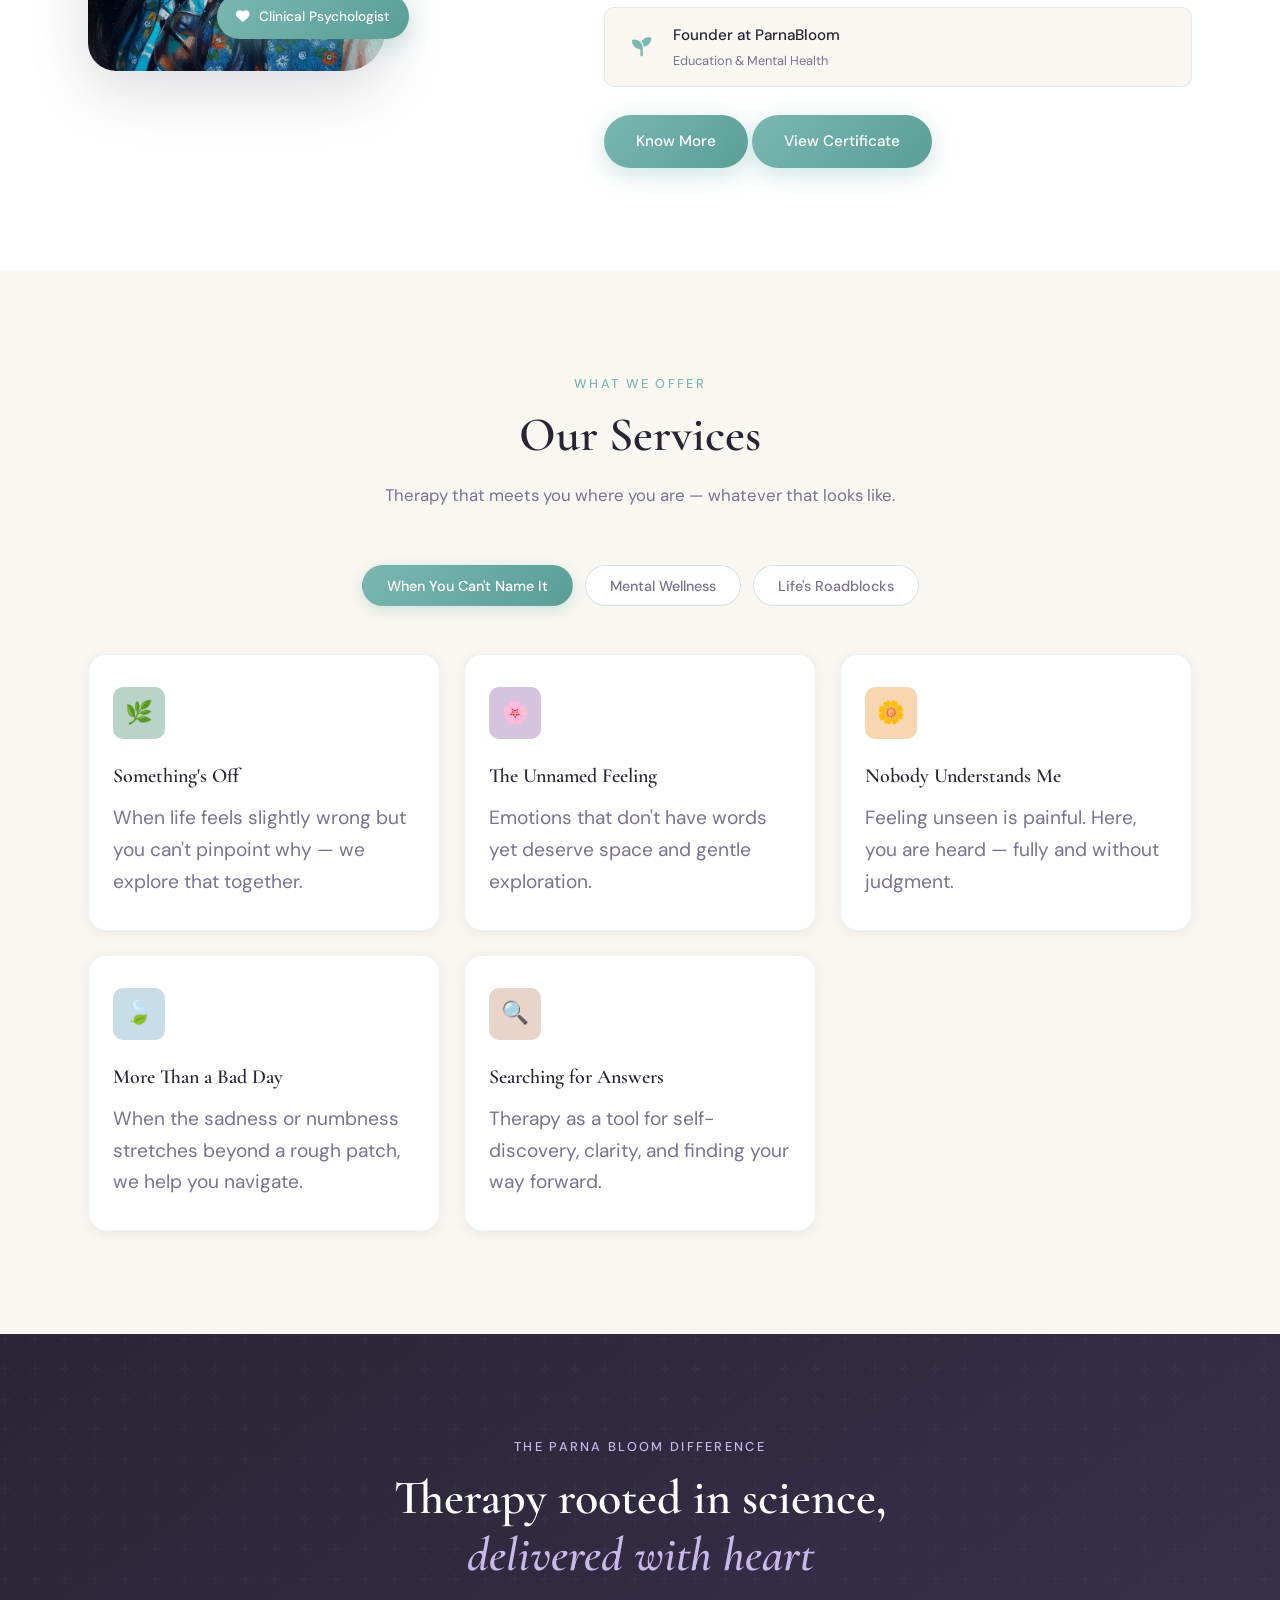
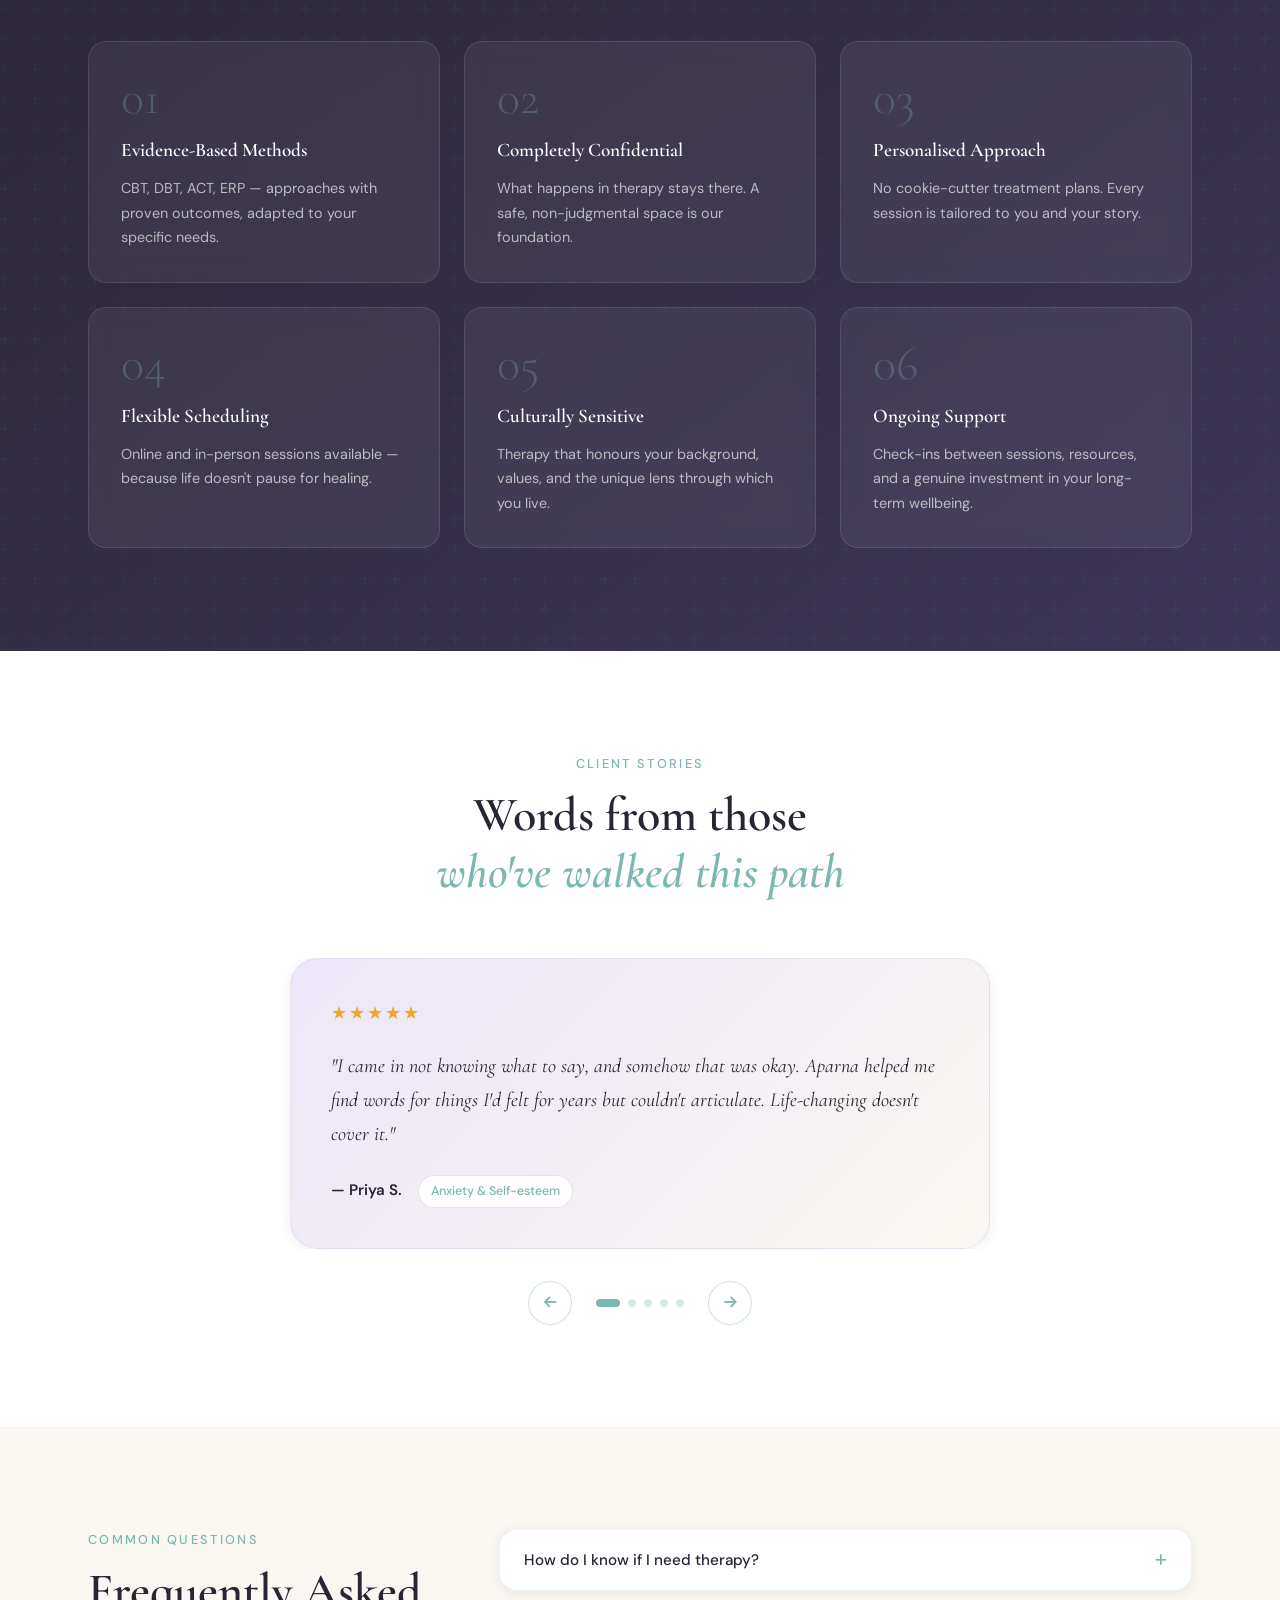
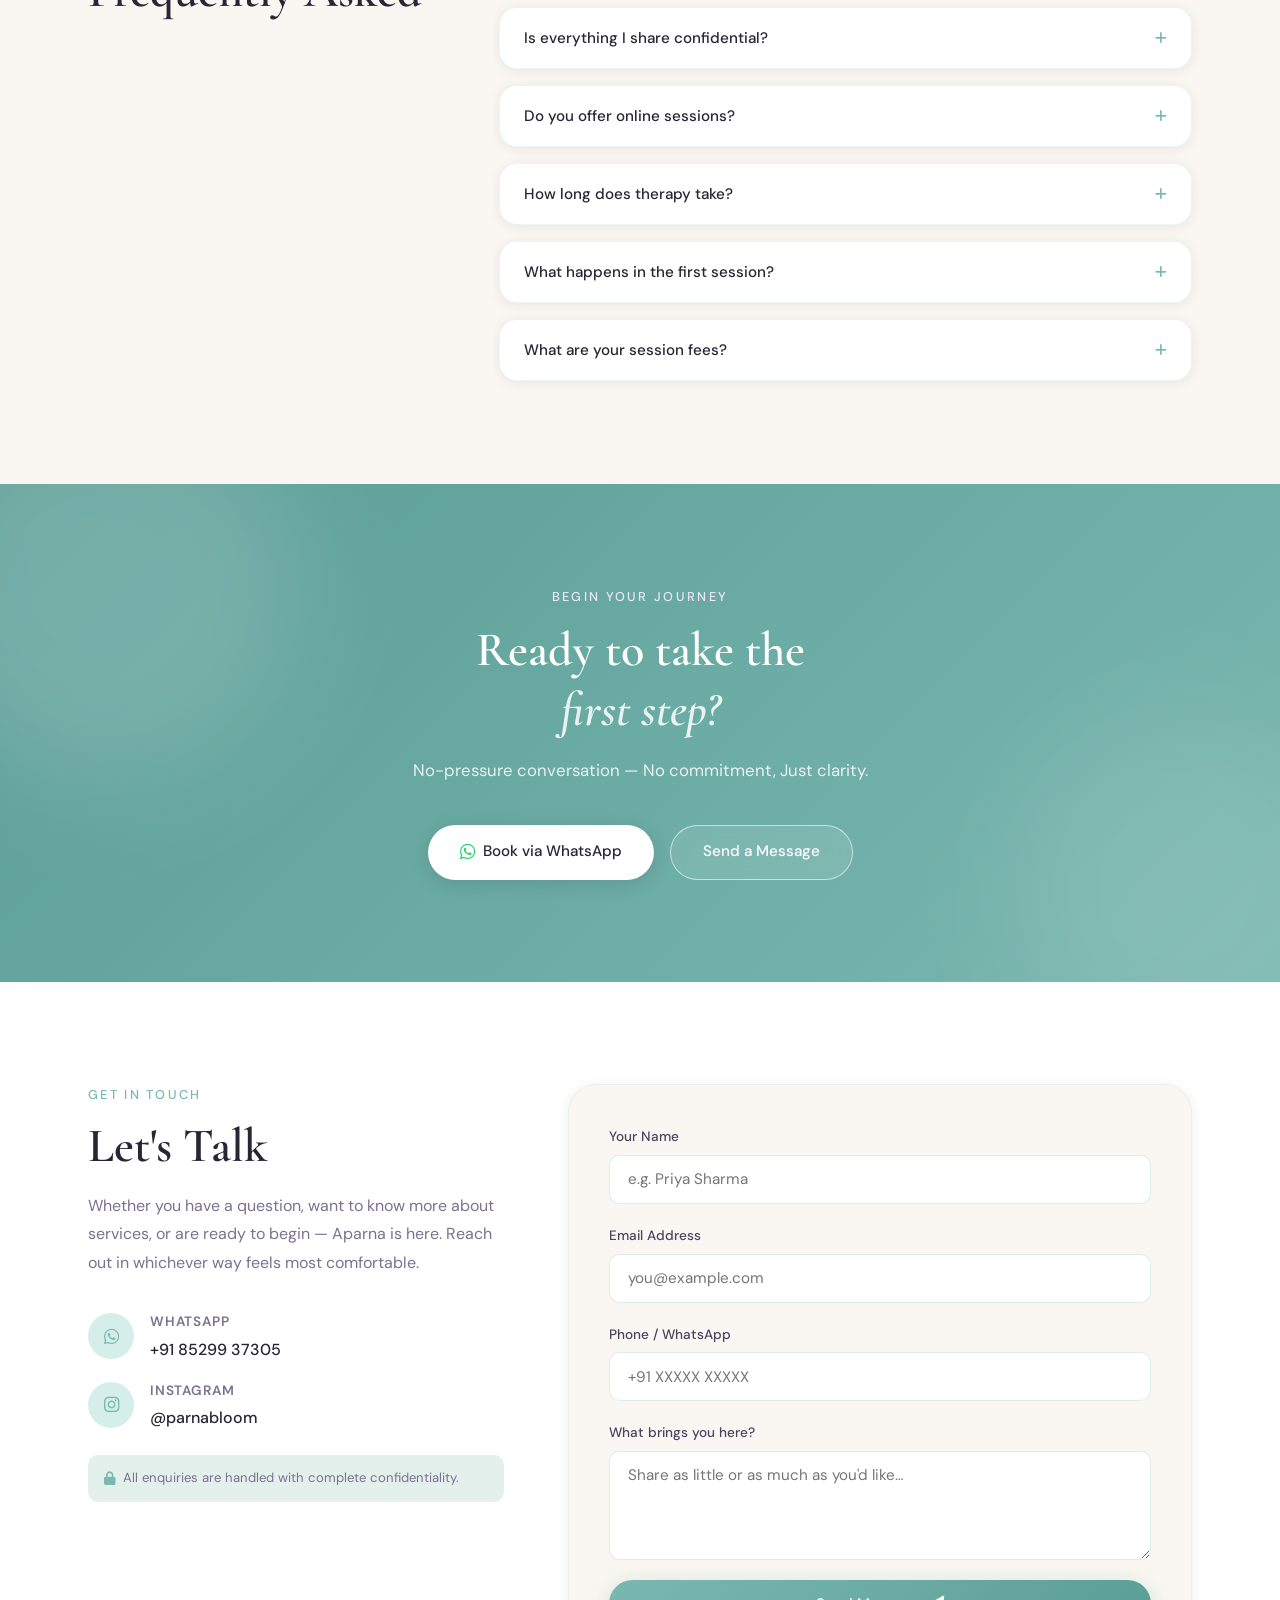
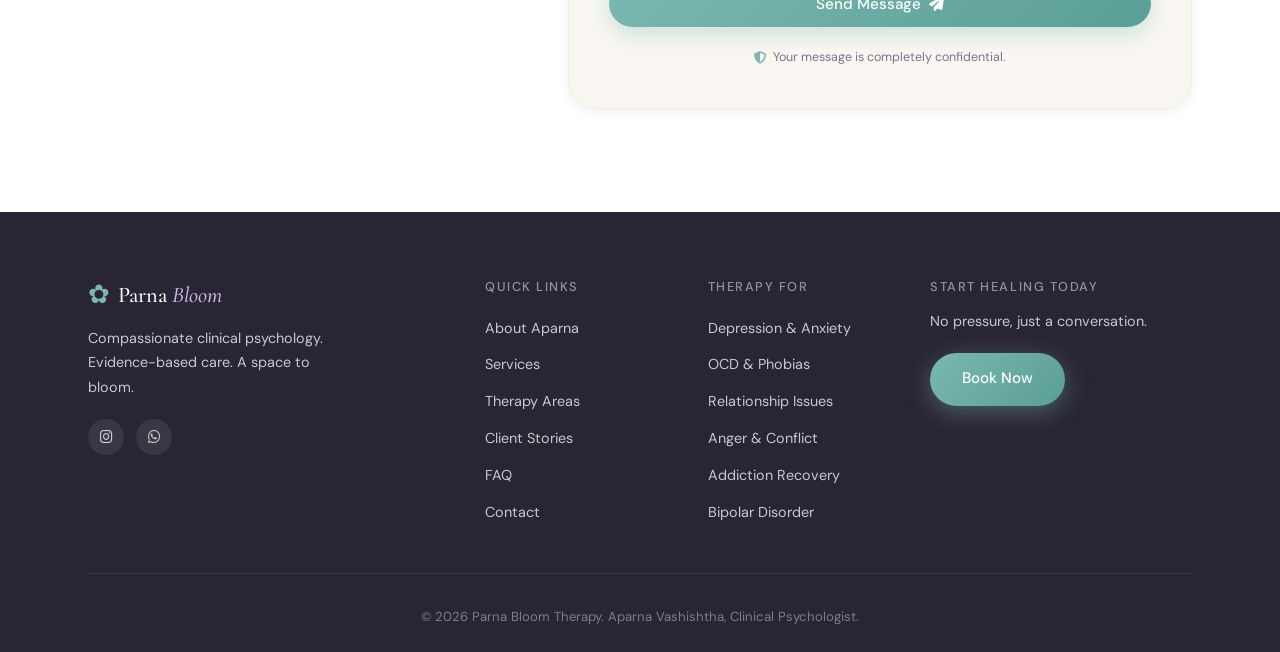
==== commit 38e7e2e4: "second commit" ====
--- a/index.html
+++ b/index.html
@@ -35,7 +35,7 @@
     <div class="nav-inner">
       <a href="#home" class="nav-logo">
         <span class="logo-icon">✿</span>
-        <span class="logo-text">Parna <em>Bloom</em></span>
+        <span class="logo-text">ParnaBloom <em></em></span>
       </a>
       <ul class="nav-links" id="navLinks">
         <li><a href="#about">About</a></li>
@@ -73,7 +73,7 @@
         </p>
         <div class="hero-actions">
           <a href="#appointment" class="btn btn-primary">Book Your Session</a>
-          <a href="#about" class="btn btn-ghost">Meet the Therapist</a>
+          <a href="about-aparna.html" target="_blank" class="btn btn-ghost">Meet the Therapist</a>
         </div>
         <div class="hero-trust">
           <div class="trust-item"><i class="fas fa-graduation-cap"></i> M.Phil Clinical Psychology</div>
@@ -123,7 +123,7 @@
     <div class="about-grid">
       <div class="about-img-col" data-reveal>
         <div class="about-img-frame">
-          <img src="images/hero_image.png" alt="Aparna Vashishtha" class="about-img"
+          <img src="images/about-aparna.png" alt="Aparna Vashishtha" class="about-img"
             onerror="this.style.display='none'; this.nextElementSibling.style.display='flex';" />
           <div class="about-img-fallback">
             <i class="fas fa-user-circle"></i>
@@ -178,7 +178,7 @@
           <a href="about-aparna.html" class="btn btn-primary mt">
             Know More
           </a>
-          <a href="about-aparna.html" class="btn btn-primary mt">
+          <a href="https://drive.google.com/file/d/1k4QkjZaLOaYrT2YZhwwIyY8eIe8C5r0S/view?usp=sharing" class="btn btn-primary mt">
             View Certificate
           </a>
         </div>
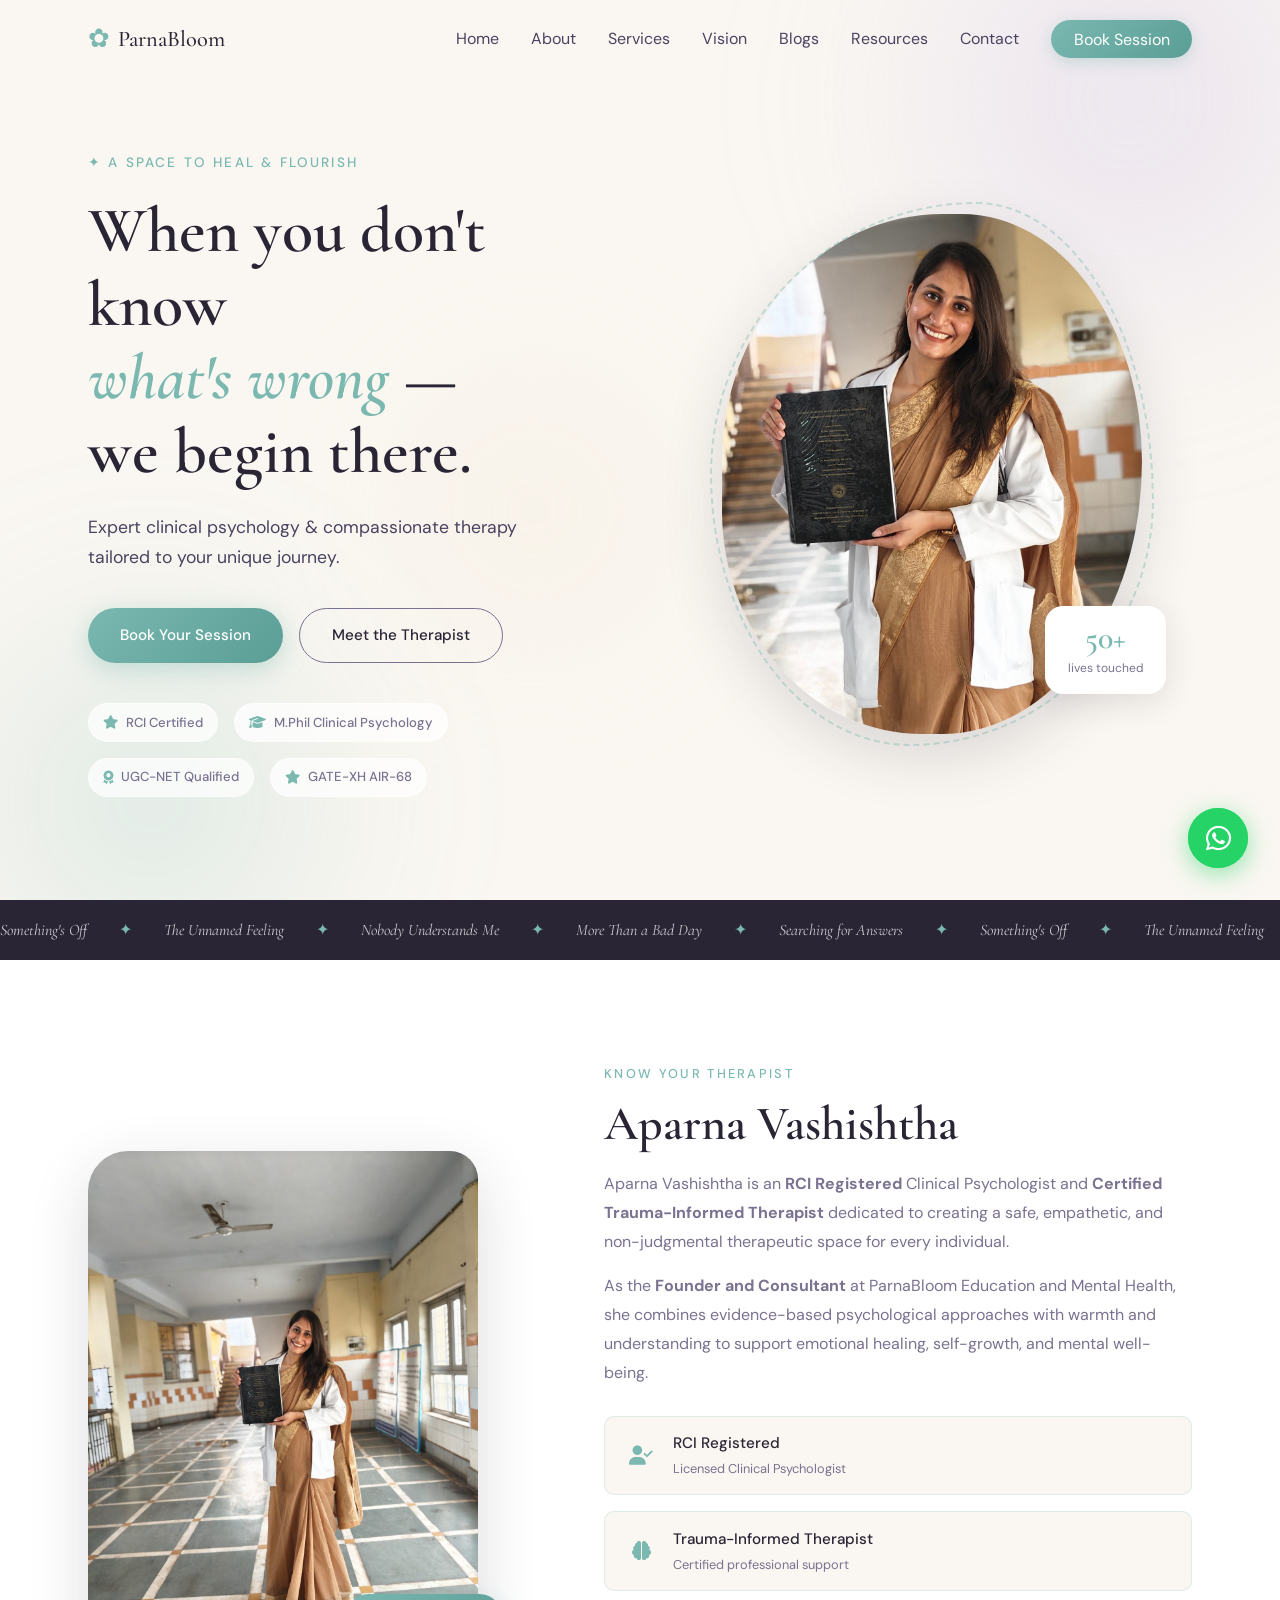
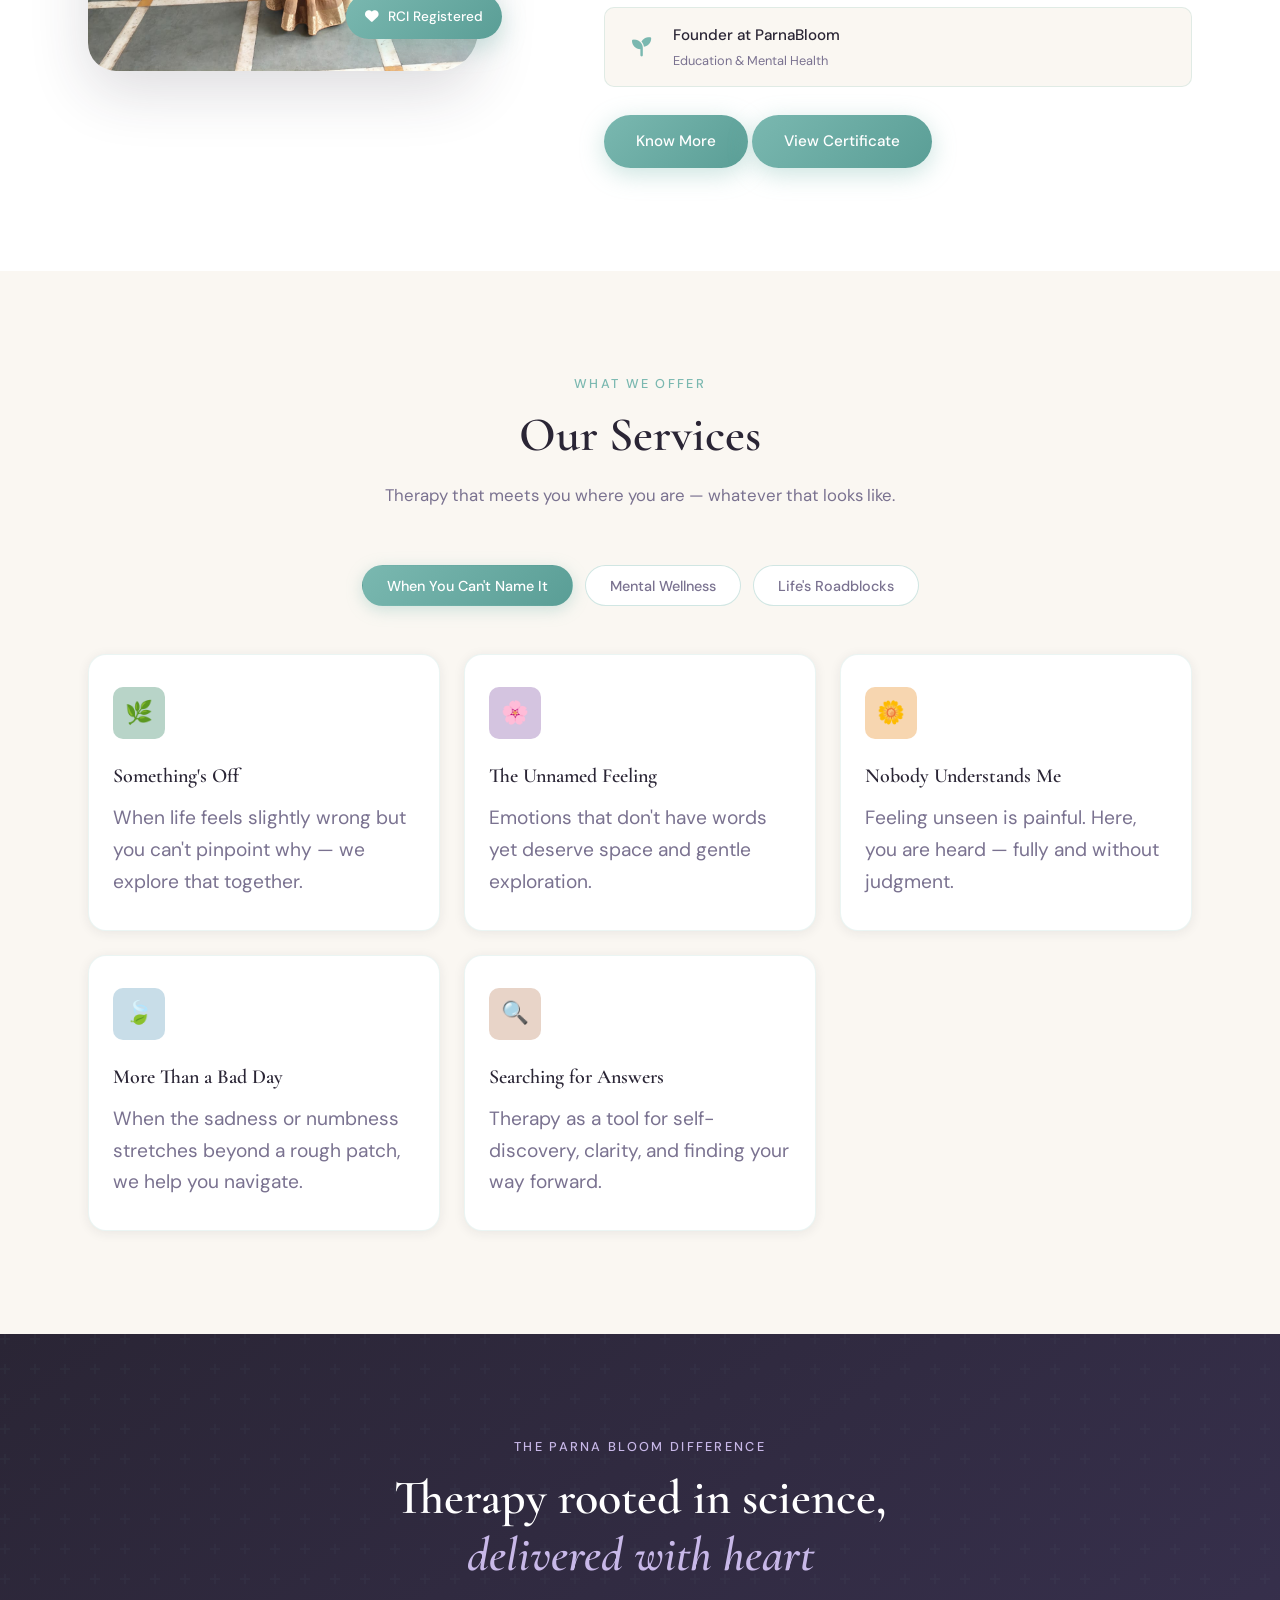
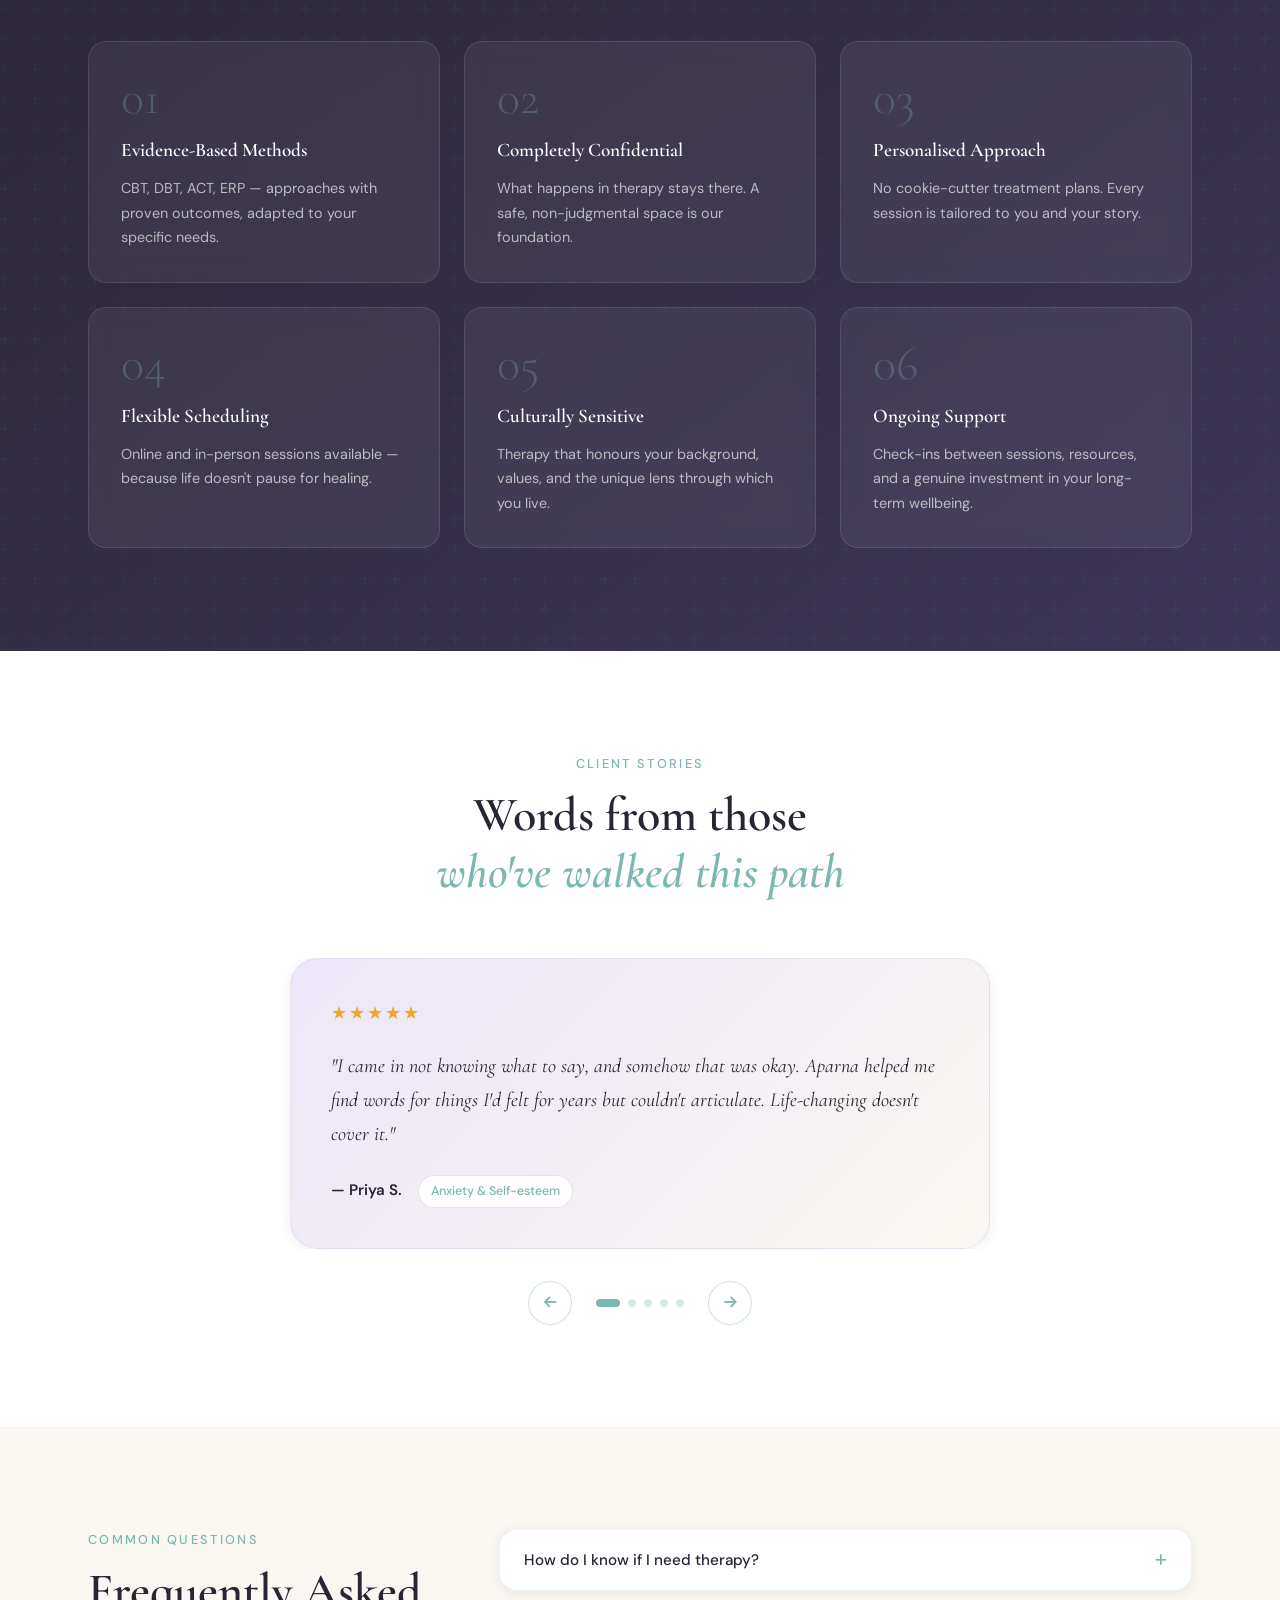
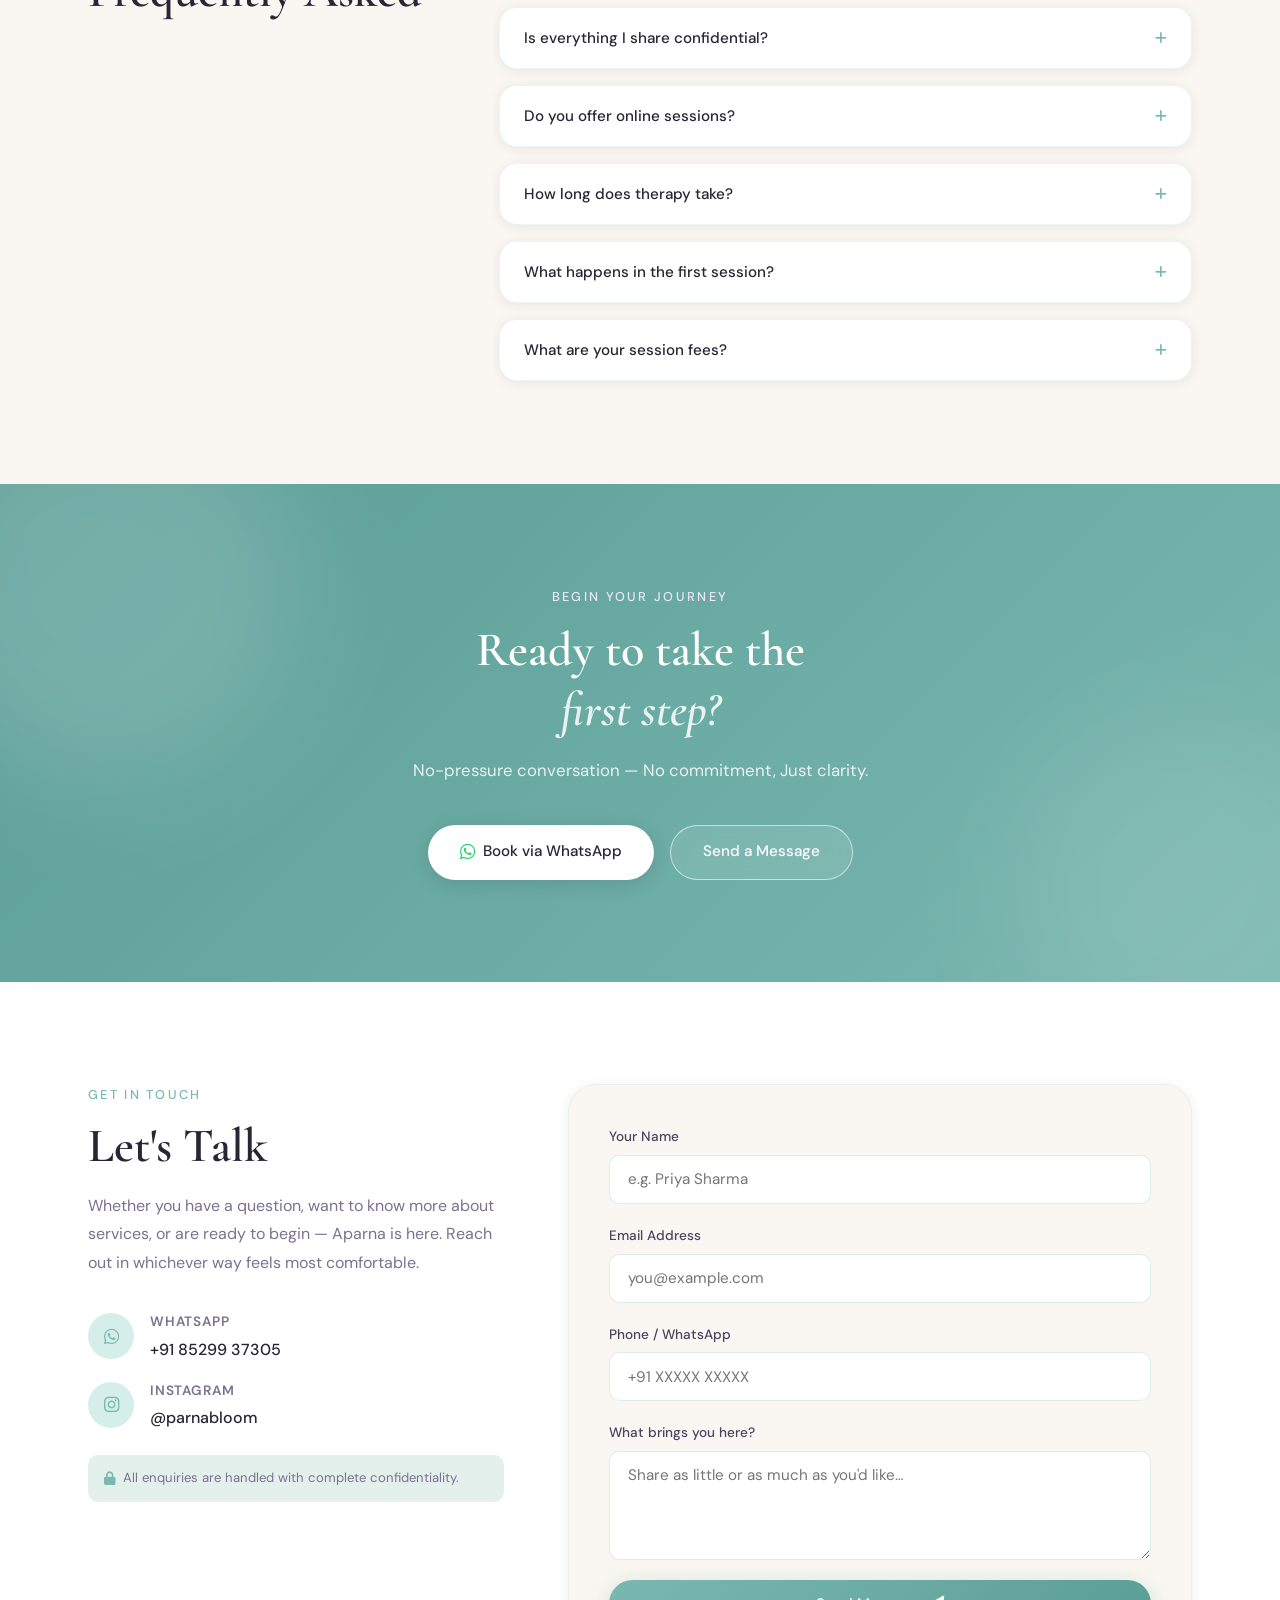
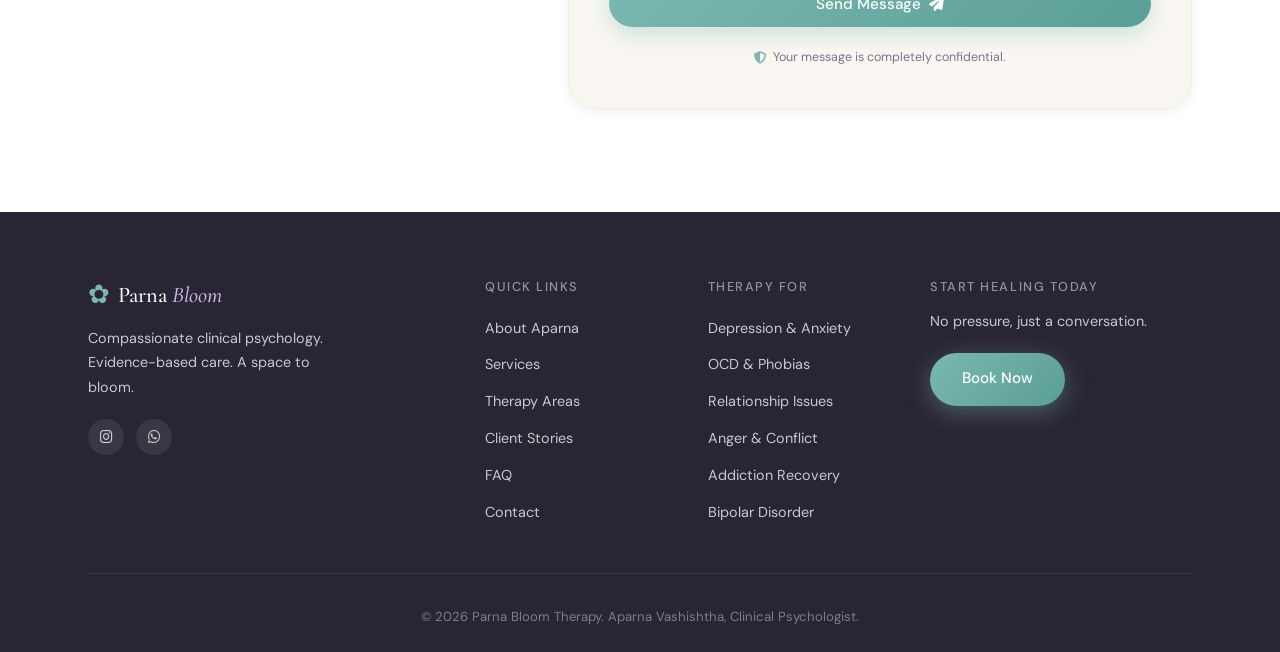
==== commit 9a905abc: "Added the vision and blog" ====
--- a/index.html
+++ b/index.html
@@ -11,7 +11,15 @@
   <meta property="og:title" content="Parna Bloom Therapy | Aparna Vashishtha, Clinical Psychologist" />
   <meta property="og:description" content="Compassionate, evidence-based therapy for life's toughest moments." />
   <title>Parna Bloom Therapy | Aparna Vashishtha, Clinical Psychologist</title>
-
+<!-- Google tag (gtag.js) -->
+<script async src="https://www.googletagmanager.com/gtag/js?id=G-6YJ7XEMLGL"></script>
+<script>
+  window.dataLayer = window.dataLayer || [];
+  function gtag(){dataLayer.push(arguments);}
+  gtag('js', new Date());
+
+  gtag('config', 'G-6YJ7XEMLGL');
+</script>
   <!-- Fonts -->
   <link rel="preconnect" href="https://fonts.googleapis.com" />
   <link rel="preconnect" href="https://fonts.gstatic.com" crossorigin />
@@ -31,26 +39,31 @@
 <body>
 
   <!-- ─── NAVBAR ─── -->
-  <nav class="navbar" id="navbar">
-    <div class="nav-inner">
-      <a href="#home" class="nav-logo">
-        <span class="logo-icon">✿</span>
-        <span class="logo-text">ParnaBloom <em></em></span>
-      </a>
-      <ul class="nav-links" id="navLinks">
-        <li><a href="#about">About</a></li>
-        <li><a href="#services">Services</a></li>
-        <li><a href="#therapy">Therapy Areas</a></li>
-        <li><a href="#testimonials">Stories</a></li>
-        <li><a href="#faq">FAQ</a></li>
-        <li><a href="#contact">Contact</a></li>
-        <li><a href="#appointment" class="nav-cta">Book Session</a></li>
-      </ul>
-      <button class="hamburger" id="hamburger" aria-label="Menu">
-        <span></span><span></span><span></span>
-      </button>
-    </div>
-  </nav>
+<nav class="navbar" id="navbar">
+  <div class="nav-inner">
+    <a href="#home" class="nav-logo">
+      <span class="logo-icon">✿</span>
+      <span class="logo-text">ParnaBloom</span>
+    </a>
+
+    <ul class="nav-links" id="navLinks">
+      <li><a href="#home">Home</a></li>
+      <li><a href="#about">About</a></li>
+      <li><a href="#services">Services</a></li>
+      <li><a href="vision.html">Vision</a></li>
+      <li><a href="blogs.html">Blogs</a></li>
+      <li><a href="resources.html">Resources</a></li>
+      <li><a href="#contact">Contact</a></li>
+      <li><a href="#appointment" class="nav-cta">Book Session</a></li>
+    </ul>
+
+    <button class="hamburger" id="hamburger" aria-label="Menu">
+      <span></span>
+      <span></span>
+      <span></span>
+    </button>
+  </div>
+</nav>
 
   <!-- ─── HERO ─── -->
   <section class="hero" id="home">
@@ -76,6 +89,7 @@
           <a href="about-aparna.html" target="_blank" class="btn btn-ghost">Meet the Therapist</a>
         </div>
         <div class="hero-trust">
+          <div class="trust-item"><i class="fas fa-star"></i>RCI Certified</div>
           <div class="trust-item"><i class="fas fa-graduation-cap"></i> M.Phil Clinical Psychology</div>
           <div class="trust-item"><i class="fas fa-award"></i> UGC-NET Qualified</div>
           <div class="trust-item"><i class="fas fa-star"></i> GATE-XH AIR-68</div>
@@ -123,13 +137,13 @@
     <div class="about-grid">
       <div class="about-img-col" data-reveal>
         <div class="about-img-frame">
-          <img src="images/about-aparna.png" alt="Aparna Vashishtha" class="about-img"
+          <img src="images/about-aparna2.png" alt="Aparna Vashishtha" class="about-img"
             onerror="this.style.display='none'; this.nextElementSibling.style.display='flex';" />
           <div class="about-img-fallback">
             <i class="fas fa-user-circle"></i>
           </div>
           <div class="about-img-badge">
-            <i class="fas fa-heart"></i> Clinical Psychologist
+            <i class="fas fa-heart"></i> RCI Registered
           </div>
         </div>
       </div>
@@ -173,7 +187,7 @@
             </div>
           </div>
         </div>
-
+                
         <div class="about-buttons">
           <a href="about-aparna.html" class="btn btn-primary mt">
             Know More
--- a/style.css
+++ b/style.css
@@ -146,6 +146,7 @@
    NAVBAR
 ═══════════════════════════════════════ */
 .navbar {
+  margin-bottom: 5rem;
   position: fixed;
   top: 0;
   left: 0;
@@ -187,7 +188,7 @@
   gap: 2rem;
 }
 .nav-links a {
-  font-size: 0.9rem;
+  font-size: 1rem;
   font-weight: 400;
   color: var(--ink-mid);
   transition: color 0.3s;
